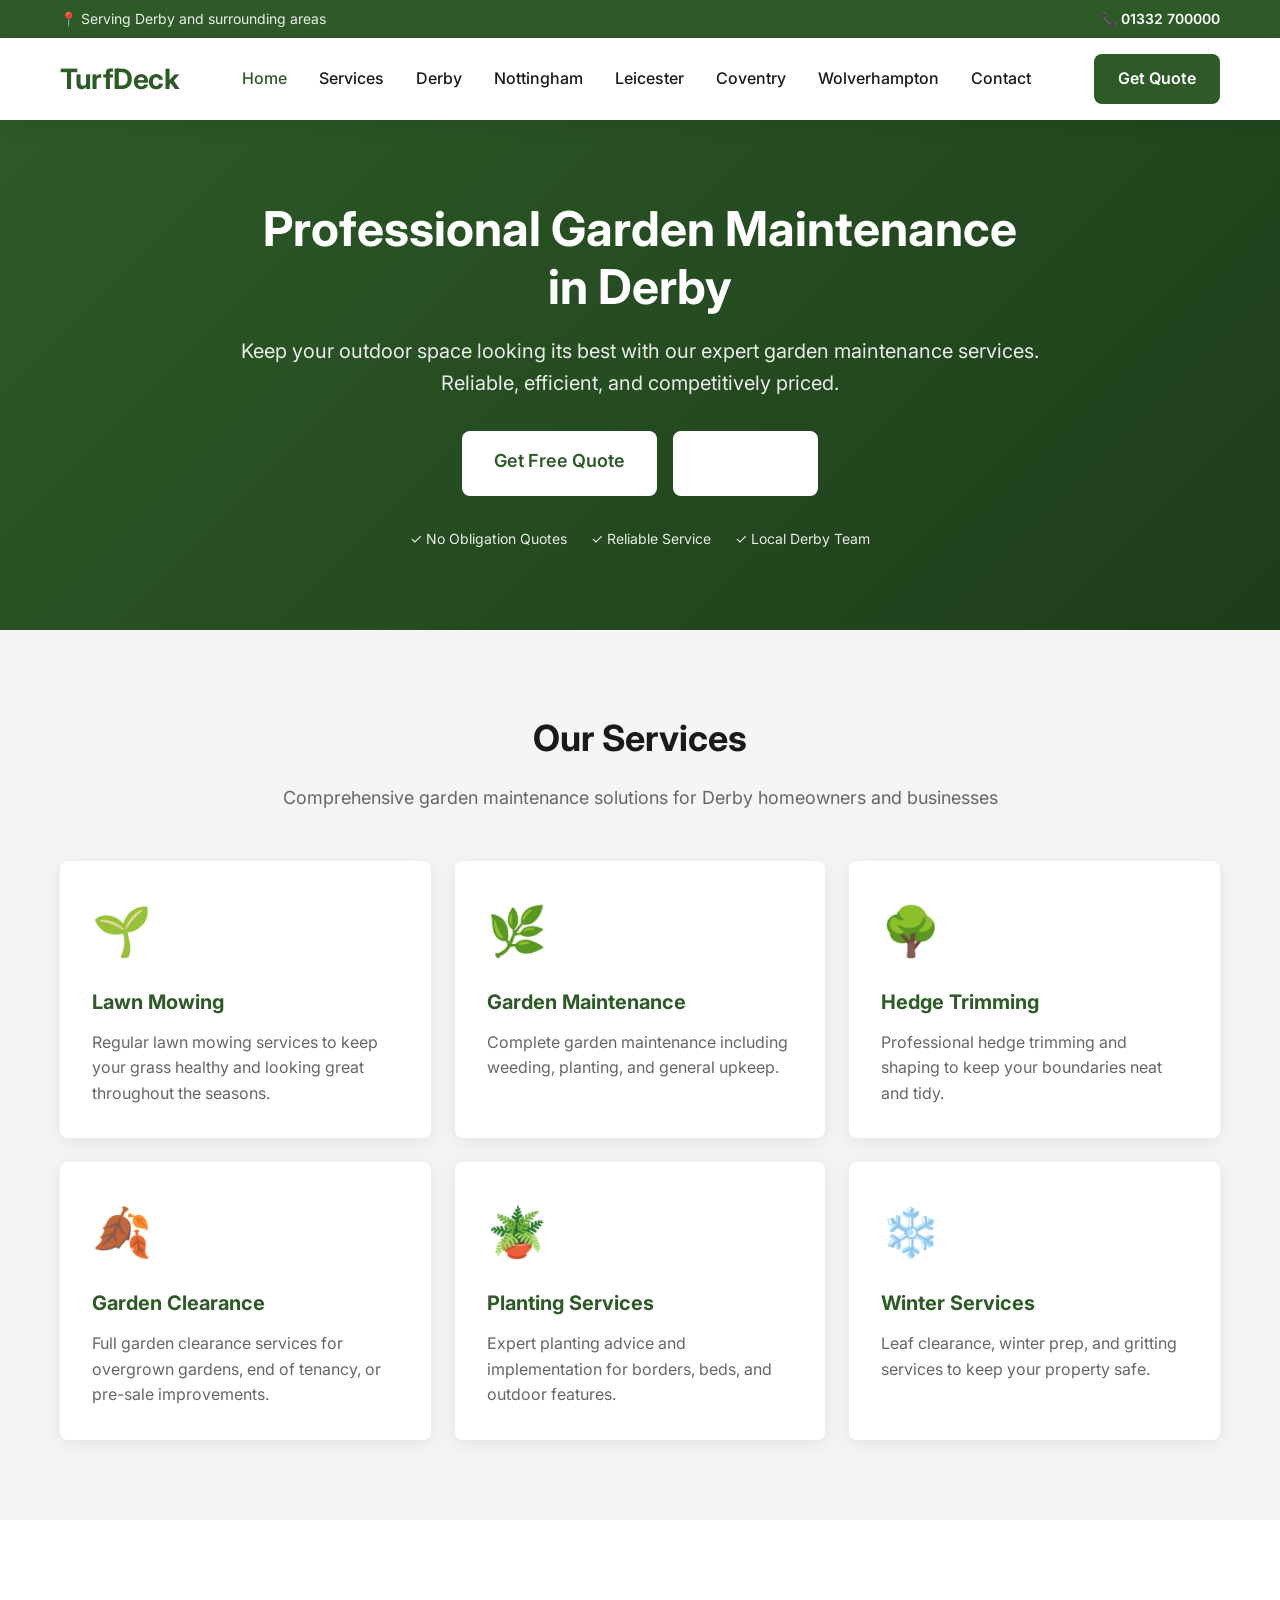
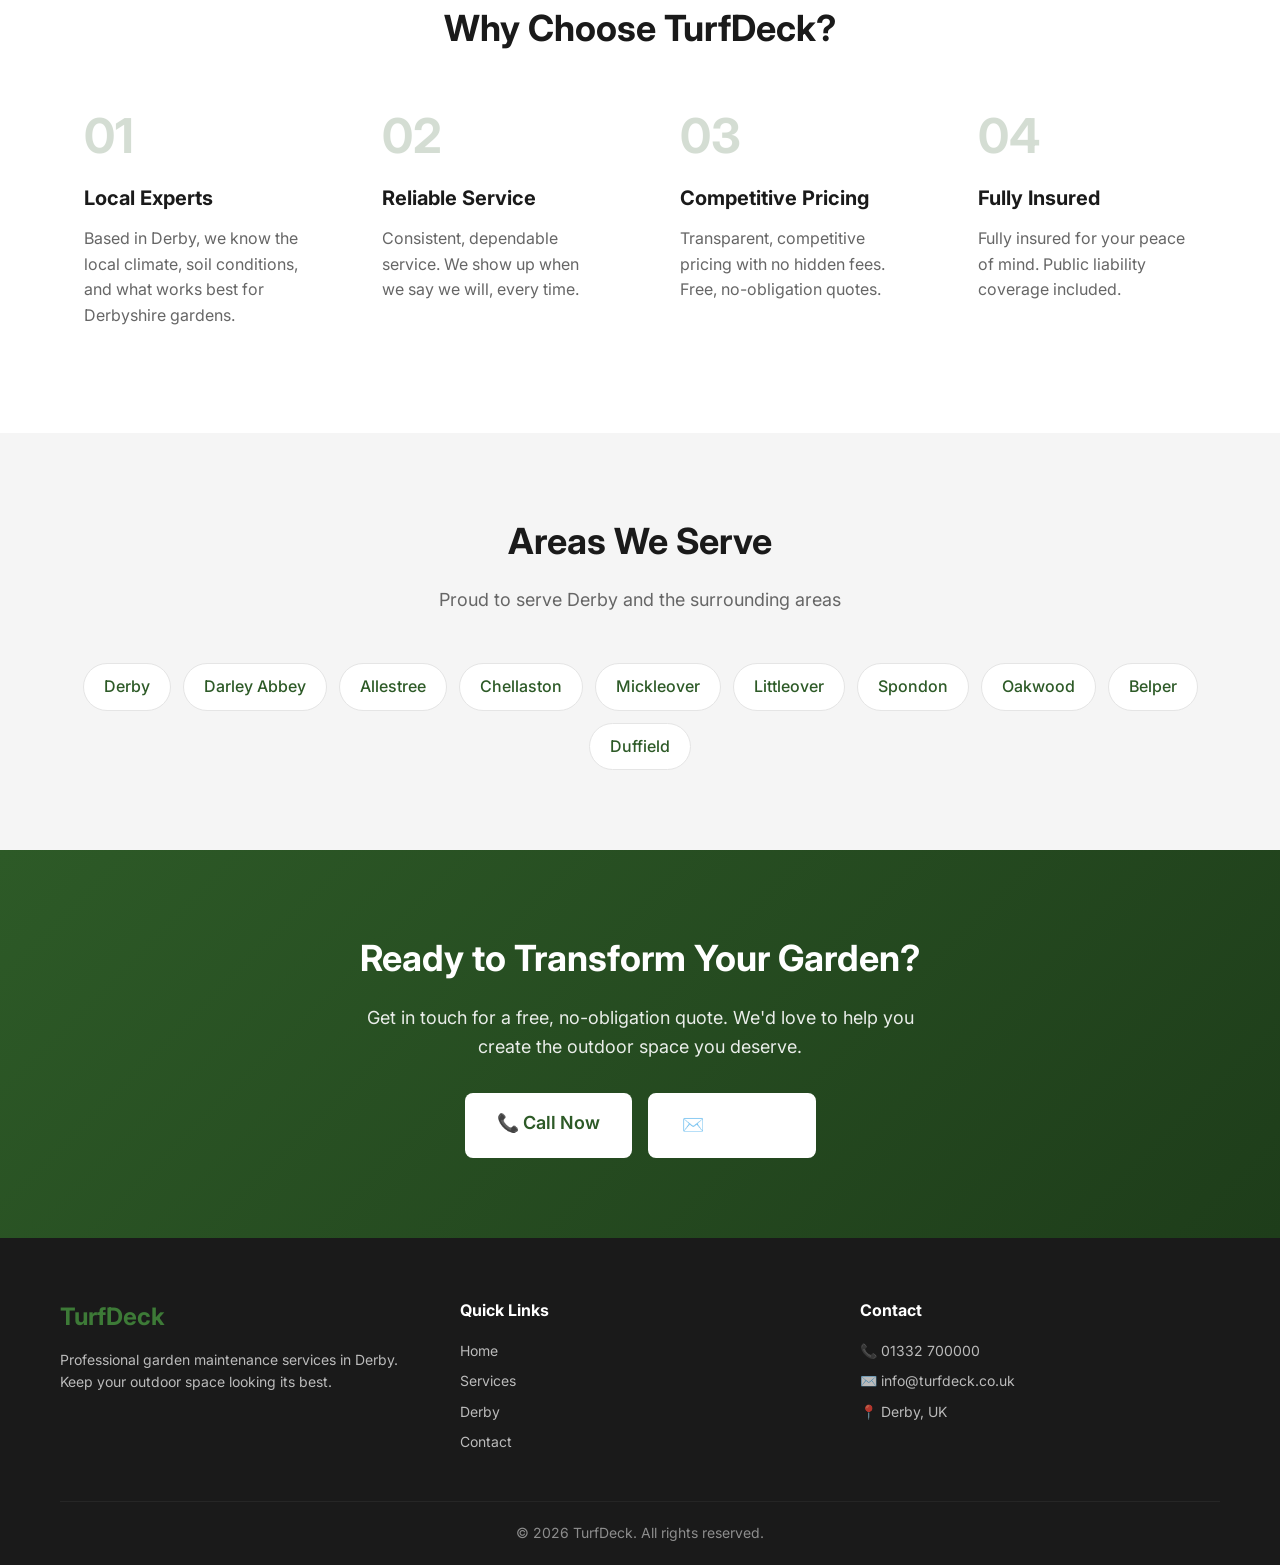
==== index.html @ 587b613c "Initial TurfDeck website" ====
<!DOCTYPE html>
<html lang="en">
<head>
    <meta charset="UTF-8">
    <meta name="viewport" content="width=device-width, initial-scale=1.0">
    <title>TurfDeck | Professional Garden Maintenance Derby</title>
    <meta name="description" content="Professional garden maintenance services in Derby. Lawn mowing, hedge trimming, garden clearance and more. Get your free quote today.">
    <link rel="stylesheet" href="styles.css">
    <link rel="preconnect" href="https://fonts.googleapis.com">
    <link rel="preconnect" href="https://fonts.gstatic.com" crossorigin>
    <link href="https://fonts.googleapis.com/css2?family=Inter:wght@400;500;600;700&display=swap" rel="stylesheet">
</head>
<body>
    <!-- Top Bar -->
    <div class="top-bar">
        <div class="container">
            <div class="top-bar-content">
                <span class="location">📍 Serving Derby and surrounding areas</span>
                <div class="top-bar-contact">
                    <a href="tel:01332700000" class="phone-link">📞 01332 700000</a>
                </div>
            </div>
        </div>
    </div>

    <!-- Header -->
    <header class="header">
        <div class="container">
            <div class="header-content">
                <a href="index.html" class="logo">TurfDeck</a>
                <nav class="nav">
                    <a href="index.html" class="nav-link active">Home</a>
                    <a href="#services" class="nav-link">Services</a>
                    <a href="derby.html" class="nav-link">Derby</a>
                    <a href="nottingham.html" class="nav-link">Nottingham</a>
                    <a href="leicester.html" class="nav-link">Leicester</a>
                    <a href="coventry.html" class="nav-link">Coventry</a>
                    <a href="wolverhampton.html" class="nav-link">Wolverhampton</a>
                    <a href="#contact" class="nav-link">Contact</a>
                </nav>
                <a href="#contact" class="btn btn-primary">Get Quote</a>
            </div>
        </div>
    </header>

    <!-- Hero -->
    <section class="hero">
        <div class="container">
            <div class="hero-content">
                <h1>Professional Garden Maintenance in Derby</h1>
                <p class="hero-subtitle">Keep your outdoor space looking its best with our expert garden maintenance services. Reliable, efficient, and competitively priced.</p>
                <div class="hero-buttons">
                    <a href="#contact" class="btn btn-primary btn-large">Get Free Quote</a>
                    <a href="tel:01332700000" class="btn btn-secondary btn-large">Call Now</a>
                </div>
                <div class="hero-features">
                    <span>✓ No Obligation Quotes</span>
                    <span>✓ Reliable Service</span>
                    <span>✓ Local Derby Team</span>
                </div>
            </div>
        </div>
    </section>

    <!-- Services -->
    <section id="services" class="services">
        <div class="container">
            <h2>Our Services</h2>
            <p class="section-subtitle">Comprehensive garden maintenance solutions for Derby homeowners and businesses</p>
            <div class="services-grid">
                <div class="service-card">
                    <div class="service-icon">🌱</div>
                    <h3>Lawn Mowing</h3>
                    <p>Regular lawn mowing services to keep your grass healthy and looking great throughout the seasons.</p>
                </div>
                <div class="service-card">
                    <div class="service-icon">🌿</div>
                    <h3>Garden Maintenance</h3>
                    <p>Complete garden maintenance including weeding, planting, and general upkeep.</p>
                </div>
                <div class="service-card">
                    <div class="service-icon">🌳</div>
                    <h3>Hedge Trimming</h3>
                    <p>Professional hedge trimming and shaping to keep your boundaries neat and tidy.</p>
                </div>
                <div class="service-card">
                    <div class="service-icon">🍂</div>
                    <h3>Garden Clearance</h3>
                    <p>Full garden clearance services for overgrown gardens, end of tenancy, or pre-sale improvements.</p>
                </div>
                <div class="service-card">
                    <div class="service-icon">🪴</div>
                    <h3>Planting Services</h3>
                    <p>Expert planting advice and implementation for borders, beds, and outdoor features.</p>
                </div>
                <div class="service-card">
                    <div class="service-icon">❄️</div>
                    <h3>Winter Services</h3>
                    <p>Leaf clearance, winter prep, and gritting services to keep your property safe.</p>
                </div>
            </div>
        </div>
    </section>

    <!-- Why Choose Us -->
    <section class="why-choose">
        <div class="container">
            <h2>Why Choose TurfDeck?</h2>
            <div class="benefits-grid">
                <div class="benefit">
                    <div class="benefit-number">01</div>
                    <h3>Local Experts</h3>
                    <p>Based in Derby, we know the local climate, soil conditions, and what works best for Derbyshire gardens.</p>
                </div>
                <div class="benefit">
                    <div class="benefit-number">02</div>
                    <h3>Reliable Service</h3>
                    <p>Consistent, dependable service. We show up when we say we will, every time.</p>
                </div>
                <div class="benefit">
                    <div class="benefit-number">03</div>
                    <h3>Competitive Pricing</h3>
                    <p>Transparent, competitive pricing with no hidden fees. Free, no-obligation quotes.</p>
                </div>
                <div class="benefit">
                    <div class="benefit-number">04</div>
                    <h3>Fully Insured</h3>
                    <p>Fully insured for your peace of mind. Public liability coverage included.</p>
                </div>
            </div>
        </div>
    </section>

    <!-- Service Areas -->
    <section class="service-areas">
        <div class="container">
            <h2>Areas We Serve</h2>
            <p class="section-subtitle">Proud to serve Derby and the surrounding areas</p>
            <div class="areas-list">
                <a href="derby.html" class="area-tag">Derby</a>
                <span class="area-tag">Darley Abbey</span>
                <span class="area-tag">Allestree</span>
                <span class="area-tag">Chellaston</span>
                <span class="area-tag">Mickleover</span>
                <span class="area-tag">Littleover</span>
                <span class="area-tag">Spondon</span>
                <span class="area-tag">Oakwood</span>
                <span class="area-tag">Belper</span>
                <span class="area-tag"> Duffield</span>
            </div>
        </div>
    </section>

    <!-- CTA -->
    <section id="contact" class="cta">
        <div class="container">
            <div class="cta-content">
                <h2>Ready to Transform Your Garden?</h2>
                <p>Get in touch for a free, no-obligation quote. We'd love to help you create the outdoor space you deserve.</p>
                <div class="cta-buttons">
                    <a href="tel:01332700000" class="btn btn-primary btn-large">📞 Call Now</a>
                    <a href="mailto:info@turfdeck.co.uk" class="btn btn-secondary btn-large">✉️ Email Us</a>
                </div>
            </div>
        </div>
    </section>

    <!-- Footer -->
    <footer class="footer">
        <div class="container">
            <div class="footer-content">
                <div class="footer-brand">
                    <h3>TurfDeck</h3>
                    <p>Professional garden maintenance services in Derby. Keep your outdoor space looking its best.</p>
                </div>
                <div class="footer-links">
                    <h4>Quick Links</h4>
                    <a href="index.html">Home</a>
                    <a href="#services">Services</a>
                    <a href="derby.html">Derby</a>
                    <a href="#contact">Contact</a>
                </div>
                <div class="footer-contact">
                    <h4>Contact</h4>
                    <p>📞 <a href="tel:01332700000">01332 700000</a></p>
                    <p>✉️ <a href="mailto:info@turfdeck.co.uk">info@turfdeck.co.uk</a></p>
                    <p>📍 Derby, UK</p>
                </div>
            </div>
            <div class="footer-bottom">
                <p>&copy; 2026 TurfDeck. All rights reserved.</p>
            </div>
        </div>
    </footer>

    <!-- Schema Markup -->
    <script type="application/ld+json">
    {
        "@context": "https://schema.org",
        "@type": "LocalBusiness",
        "name": "TurfDeck",
        "description": "Professional garden maintenance services in Derby",
        "telephone": "01332700000",
        "email": "info@turfdeck.co.uk",
        "address": {
            "@type": "PostalAddress",
            "addressLocality": "Derby",
            "addressRegion": "Derbyshire",
            "addressCountry": "GB"
        },
        "geo": {
            "@type": "GeoCoordinates",
            "latitude": "52.9225",
            "longitude": "-1.4766"
        },
        "openingHours": "Mo-Fr 08:00-18:00, Sa 09:00-16:00",
        "priceRange": "£"
    }
    </script>
</body>
</html>
---- styles.css ----
/* ========================================
   TurfDeck - Professional Garden Maintenance
   ======================================== */

/* CSS Variables */
:root {
    --primary: #2D5A27;        /* Forest Green */
    --primary-dark: #1E3D1A;
    --primary-light: #3D7A37;
    --secondary: #F5F5F5;
    --dark: #1A1A1A;
    --gray: #666666;
    --light-gray: #E5E5E5;
    --white: #FFFFFF;
    --shadow: 0 4px 20px rgba(0,0,0,0.08);
    --radius: 8px;
    --font: 'Inter', -apple-system, BlinkMacSystemFont, sans-serif;
}

/* Reset */
*, *::before, *::after {
    box-sizing: border-box;
    margin: 0;
    padding: 0;
}

html {
    scroll-behavior: smooth;
}

body {
    font-family: var(--font);
    line-height: 1.6;
    color: var(--dark);
    background: var(--white);
}

a {
    text-decoration: none;
    color: inherit;
}

ul {
    list-style: none;
}

img {
    max-width: 100%;
    height: auto;
}

.container {
    max-width: 1200px;
    margin: 0 auto;
    padding: 0 20px;
}

/* ========================================
   Top Bar
   ======================================== */
.top-bar {
    background: var(--primary);
    color: var(--white);
    padding: 8px 0;
    font-size: 14px;
}

.top-bar-content {
    display: flex;
    justify-content: space-between;
    align-items: center;
}

.location {
    opacity: 0.9;
}

.phone-link {
    font-weight: 600;
    transition: opacity 0.2s;
}

.phone-link:hover {
    opacity: 0.8;
}

/* ========================================
   Header
   ======================================== */
.header {
    background: var(--white);
    box-shadow: var(--shadow);
    position: sticky;
    top: 0;
    z-index: 100;
}

.header-content {
    display: flex;
    justify-content: space-between;
    align-items: center;
    padding: 16px 0;
}

.logo {
    font-size: 28px;
    font-weight: 700;
    color: var(--primary);
    letter-spacing: -0.5px;
}

.nav {
    display: flex;
    gap: 32px;
}

.nav-link {
    font-weight: 500;
    color: var(--dark);
    transition: color 0.2s;
}

.nav-link:hover,
.nav-link.active {
    color: var(--primary);
}

/* Buttons */
.btn {
    display: inline-block;
    padding: 12px 24px;
    border-radius: var(--radius);
    font-weight: 600;
    text-align: center;
    cursor: pointer;
    transition: all 0.2s;
    border: none;
}

.btn-primary {
    background: var(--primary);
    color: var(--white);
}

.btn-primary:hover {
    background: var(--primary-dark);
}

.btn-secondary {
    background: var(--white);
    color: var(--primary);
    border: 2px solid var(--primary);
}

.btn-secondary:hover {
    background: var(--secondary);
}

.btn-large {
    padding: 16px 32px;
    font-size: 18px;
}

/* ========================================
   Hero
   ======================================== */
.hero {
    background: linear-gradient(135deg, var(--primary) 0%, var(--primary-dark) 100%);
    color: var(--white);
    padding: 80px 0;
    text-align: center;
}

.hero-content {
    max-width: 800px;
    margin: 0 auto;
}

.hero h1 {
    font-size: 48px;
    font-weight: 700;
    line-height: 1.2;
    margin-bottom: 20px;
}

.hero-subtitle {
    font-size: 20px;
    opacity: 0.9;
    margin-bottom: 32px;
}

.hero-buttons {
    display: flex;
    gap: 16px;
    justify-content: center;
    margin-bottom: 32px;
}

.hero .btn-primary {
    background: var(--white);
    color: var(--primary);
}

.hero .btn-primary:hover {
    background: var(--light-gray);
}

.hero .btn-secondary {
    border-color: var(--white);
    color: var(--white);
}

.hero .btn-secondary:hover {
    background: rgba(255,255,255,0.1);
}

.hero-features {
    display: flex;
    gap: 24px;
    justify-content: center;
    flex-wrap: wrap;
    font-size: 14px;
    opacity: 0.9;
}

/* ========================================
   Services
   ======================================== */
.services {
    padding: 80px 0;
    background: var(--secondary);
}

.services h2,
.why-choose h2,
.service-areas h2,
.local-content h2,
.areas-detailed h2,
.why-local h2 {
    font-size: 36px;
    text-align: center;
    margin-bottom: 16px;
    color: var(--dark);
}

.section-subtitle {
    text-align: center;
    color: var(--gray);
    margin-bottom: 48px;
    font-size: 18px;
}

.services-grid {
    display: grid;
    grid-template-columns: repeat(auto-fit, minmax(300px, 1fr));
    gap: 24px;
}

.service-card {
    background: var(--white);
    padding: 32px;
    border-radius: var(--radius);
    box-shadow: var(--shadow);
    transition: transform 0.2s;
}

.service-card:hover {
    transform: translateY(-4px);
}

.service-icon {
    font-size: 48px;
    margin-bottom: 16px;
}

.service-card h3 {
    font-size: 20px;
    margin-bottom: 12px;
    color: var(--primary);
}

.service-card p {
    color: var(--gray);
}

/* ========================================
   Why Choose Us
   ======================================== */
.why-choose {
    padding: 80px 0;
}

.benefits-grid {
    display: grid;
    grid-template-columns: repeat(auto-fit, minmax(250px, 1fr));
    gap: 32px;
}

.benefit {
    padding: 24px;
}

.benefit-number {
    font-size: 48px;
    font-weight: 700;
    color: var(--primary);
    opacity: 0.2;
    margin-bottom: 8px;
}

.benefit h3 {
    font-size: 20px;
    margin-bottom: 12px;
}

.benefit p {
    color: var(--gray);
}

/* ========================================
   Service Areas
   ======================================== */
.service-areas {
    padding: 80px 0;
    background: var(--secondary);
}

.areas-list {
    display: flex;
    flex-wrap: wrap;
    gap: 12px;
    justify-content: center;
}

.area-tag {
    background: var(--white);
    padding: 10px 20px;
    border-radius: 24px;
    font-weight: 500;
    color: var(--primary);
    border: 1px solid var(--light-gray);
    transition: all 0.2s;
}

.area-tag:hover {
    background: var(--primary);
    color: var(--white);
    border-color: var(--primary);
}

/* ========================================
   Local Content Sections
   ======================================== */
.local-content {
    padding: 80px 0;
}

.local-grid {
    display: grid;
    grid-template-columns: repeat(auto-fit, minmax(300px, 1fr));
    gap: 24px;
    margin-top: 40px;
}

.local-card {
    padding: 24px;
    border-left: 4px solid var(--primary);
    background: var(--secondary);
}

.local-card h3 {
    margin-bottom: 12px;
    color: var(--primary);
}

.local-card p {
    color: var(--gray);
}

/* ========================================
   Areas Detailed
   ======================================== */
.areas-detailed {
    padding: 80px 0;
    background: var(--secondary);
}

.areas-grid {
    display: grid;
    grid-template-columns: repeat(auto-fit, minmax(250px, 1fr));
    gap: 24px;
    margin-top: 40px;
}

.area-item {
    background: var(--white);
    padding: 24px;
    border-radius: var(--radius);
    box-shadow: var(--shadow);
}

.area-item h3 {
    font-size: 18px;
    margin-bottom: 8px;
    color: var(--primary);
}

.area-item p {
    color: var(--gray);
    font-size: 14px;
}

/* ========================================
   Why Local
   ======================================== */
.why-local {
    padding: 80px 0;
}

/* ========================================
   CTA
   ======================================== */
.cta {
    background: linear-gradient(135deg, var(--primary) 0%, var(--primary-dark) 100%);
    color: var(--white);
    padding: 80px 0;
    text-align: center;
}

.cta-content {
    max-width: 600px;
    margin: 0 auto;
}

.cta h2 {
    font-size: 36px;
    margin-bottom: 16px;
}

.cta p {
    font-size: 18px;
    opacity: 0.9;
    margin-bottom: 32px;
}

.cta-buttons {
    display: flex;
    gap: 16px;
    justify-content: center;
    flex-wrap: wrap;
}

.cta .btn-primary {
    background: var(--white);
    color: var(--primary);
}

.cta .btn-primary:hover {
    background: var(--light-gray);
}

.cta .btn-secondary {
    border-color: var(--white);
    color: var(--white);
}

.cta .btn-secondary:hover {
    background: rgba(255,255,255,0.1);
}

/* ========================================
   Footer
   ======================================== */
.footer {
    background: var(--dark);
    color: var(--white);
    padding: 60px 0 20px;
}

.footer-content {
    display: grid;
    grid-template-columns: repeat(auto-fit, minmax(200px, 1fr));
    gap: 40px;
    margin-bottom: 40px;
}

.footer-brand h3 {
    font-size: 24px;
    margin-bottom: 12px;
    color: var(--primary-light);
}

.footer-brand p {
    opacity: 0.7;
    font-size: 14px;
}

.footer h4 {
    font-size: 16px;
    margin-bottom: 16px;
    color: var(--white);
}

.footer-links a {
    display: block;
    color: var(--white);
    opacity: 0.7;
    margin-bottom: 8px;
    font-size: 14px;
    transition: opacity 0.2s;
}

.footer-links a:hover {
    opacity: 1;
}

.footer-contact p {
    margin-bottom: 8px;
    font-size: 14px;
    opacity: 0.7;
}

.footer-contact a {
    color: var(--white);
}

.footer-bottom {
    text-align: center;
    padding-top: 20px;
    border-top: 1px solid rgba(255,255,255,0.1);
    font-size: 14px;
    opacity: 0.5;
}

/* ========================================
   Responsive
   ======================================== */
@media (max-width: 768px) {
    .top-bar-content {
        flex-direction: column;
        gap: 8px;
        text-align: center;
    }
    
    .header-content {
        flex-wrap: wrap;
        gap: 16px;
    }
    
    .nav {
        order: 3;
        width: 100%;
        justify-content: center;
        gap: 16px;
    }
    
    .hero h1 {
        font-size: 32px;
    }
    
    .hero-subtitle {
        font-size: 16px;
    }
    
    .hero-buttons {
        flex-direction: column;
    }
    
    .services h2,
    .cta h2 {
        font-size: 28px;
    }
    
    .benefits-grid {
        grid-template-columns: 1fr;
    }
}

@media (max-width: 480px) {
    .hero {
        padding: 60px 0;
    }
    
    .hero h1 {
        font-size: 28px;
    }
    
    .btn-large {
        padding: 14px 24px;
        font-size: 16px;
    }
    
    .services,
    .why-choose,
    .cta,
    .footer {
        padding: 60px 0;
    }
}
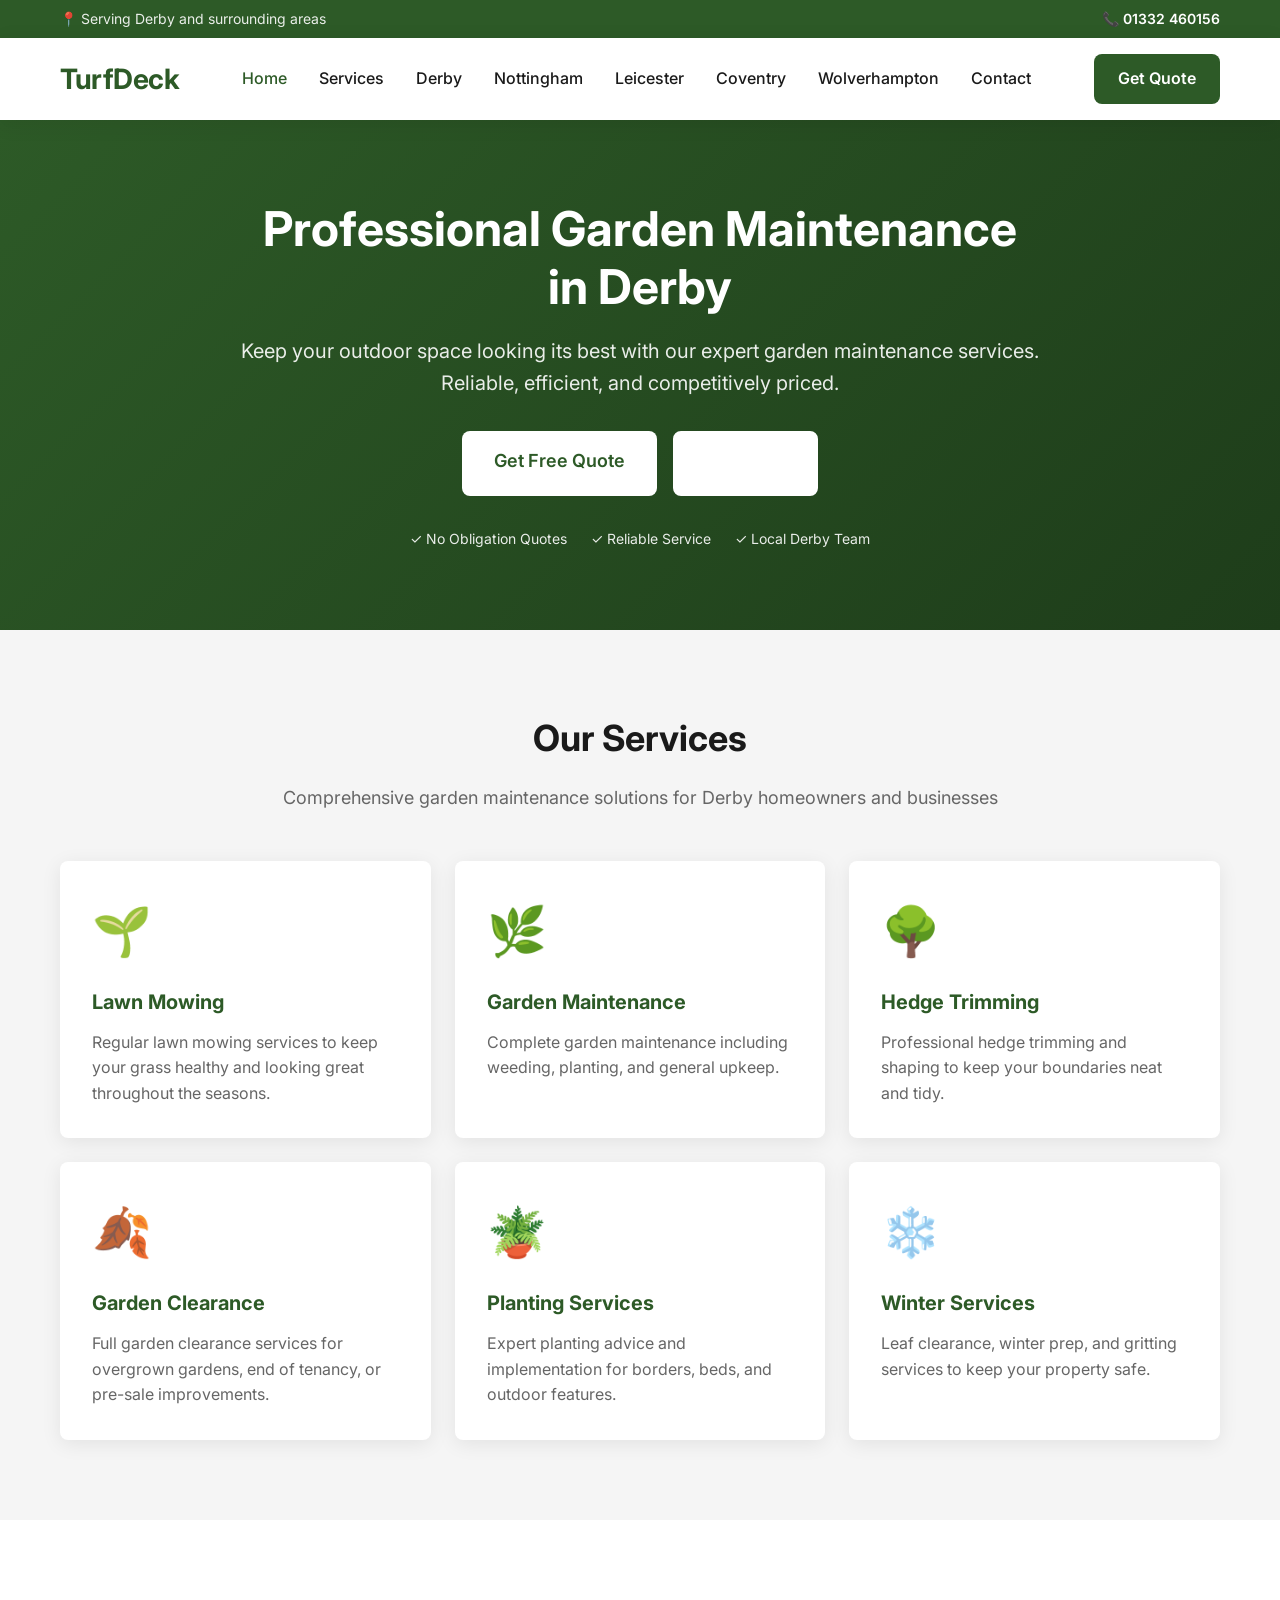
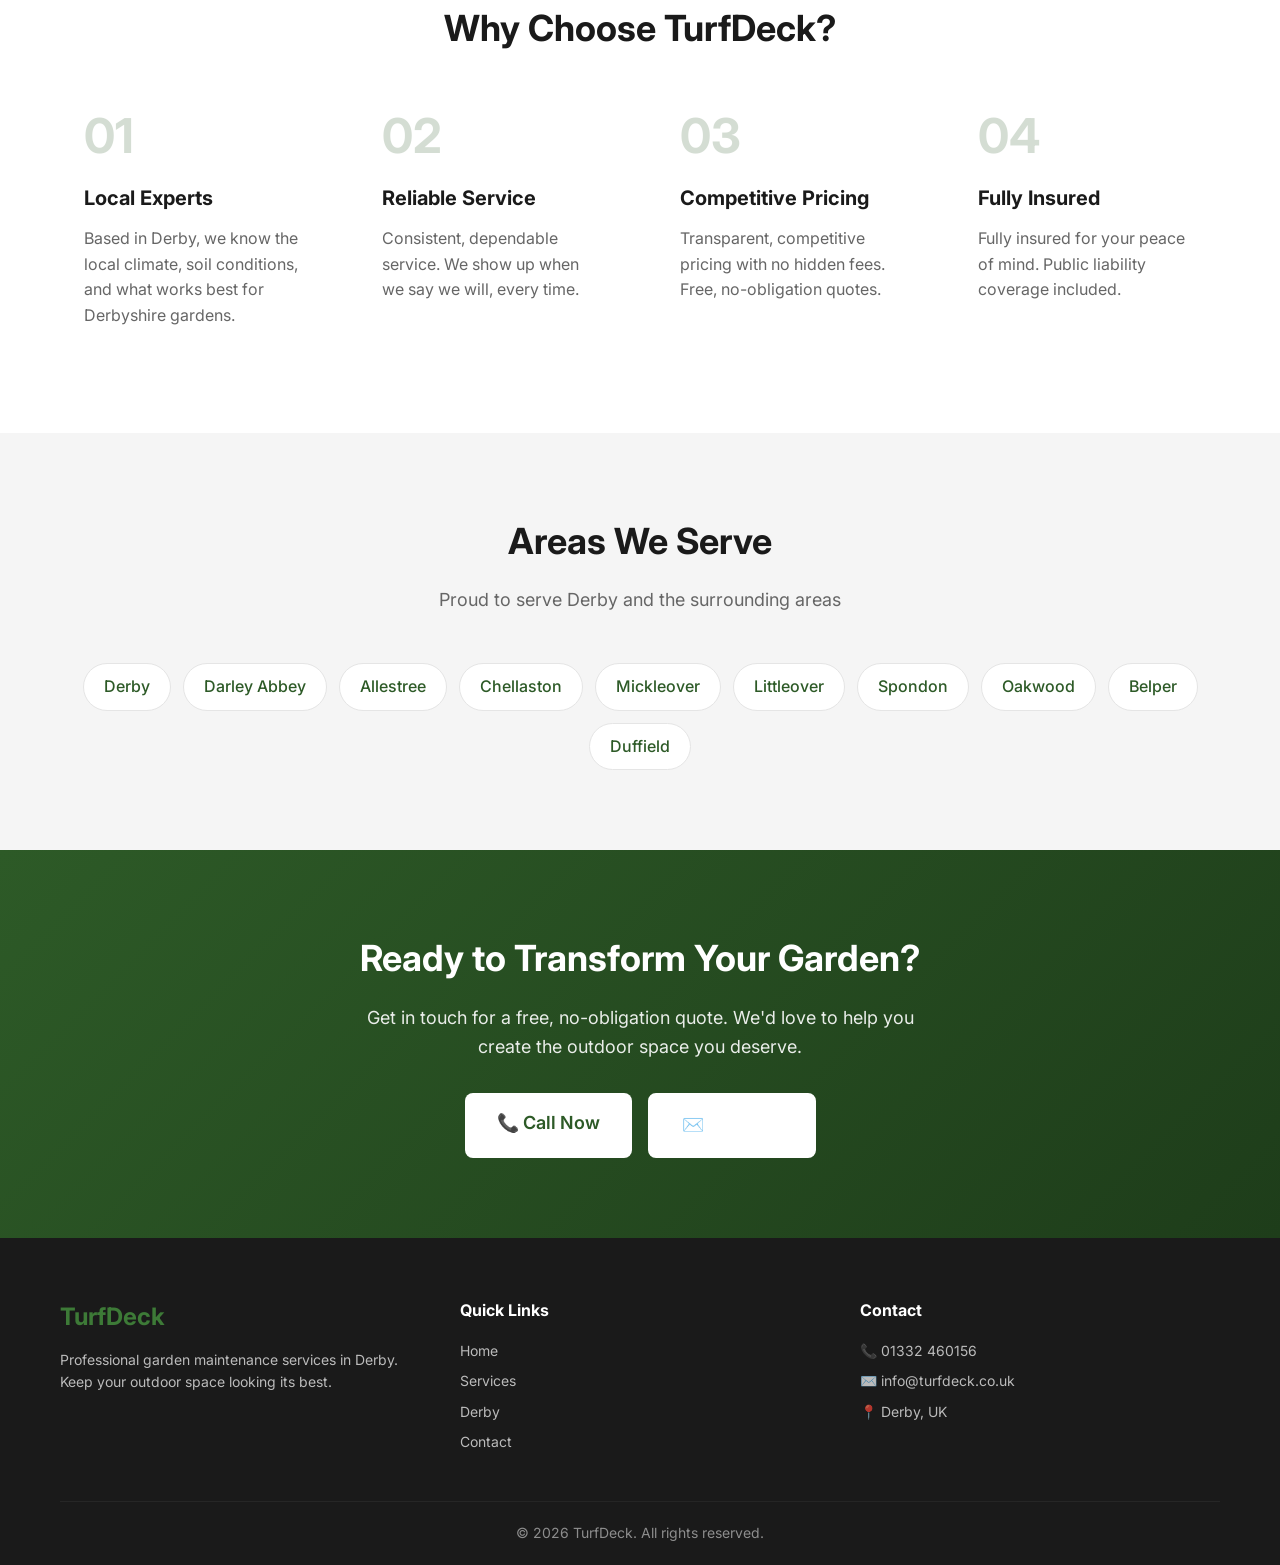
==== commit a6bb5de9: "Update phone number to 01332 460156" ====
--- a/index.html
+++ b/index.html
@@ -17,7 +17,7 @@
             <div class="top-bar-content">
                 <span class="location">📍 Serving Derby and surrounding areas</span>
                 <div class="top-bar-contact">
-                    <a href="tel:01332700000" class="phone-link">📞 01332 700000</a>
+                    <a href="tel:01332460156" class="phone-link">📞 01332 460156</a>
                 </div>
             </div>
         </div>
@@ -51,7 +51,7 @@
                 <p class="hero-subtitle">Keep your outdoor space looking its best with our expert garden maintenance services. Reliable, efficient, and competitively priced.</p>
                 <div class="hero-buttons">
                     <a href="#contact" class="btn btn-primary btn-large">Get Free Quote</a>
-                    <a href="tel:01332700000" class="btn btn-secondary btn-large">Call Now</a>
+                    <a href="tel:01332460156" class="btn btn-secondary btn-large">Call Now</a>
                 </div>
                 <div class="hero-features">
                     <span>✓ No Obligation Quotes</span>
@@ -158,7 +158,7 @@
                 <h2>Ready to Transform Your Garden?</h2>
                 <p>Get in touch for a free, no-obligation quote. We'd love to help you create the outdoor space you deserve.</p>
                 <div class="cta-buttons">
-                    <a href="tel:01332700000" class="btn btn-primary btn-large">📞 Call Now</a>
+                    <a href="tel:01332460156" class="btn btn-primary btn-large">📞 Call Now</a>
                     <a href="mailto:info@turfdeck.co.uk" class="btn btn-secondary btn-large">✉️ Email Us</a>
                 </div>
             </div>
@@ -182,7 +182,7 @@
                 </div>
                 <div class="footer-contact">
                     <h4>Contact</h4>
-                    <p>📞 <a href="tel:01332700000">01332 700000</a></p>
+                    <p>📞 <a href="tel:01332460156">01332 460156</a></p>
                     <p>✉️ <a href="mailto:info@turfdeck.co.uk">info@turfdeck.co.uk</a></p>
                     <p>📍 Derby, UK</p>
                 </div>
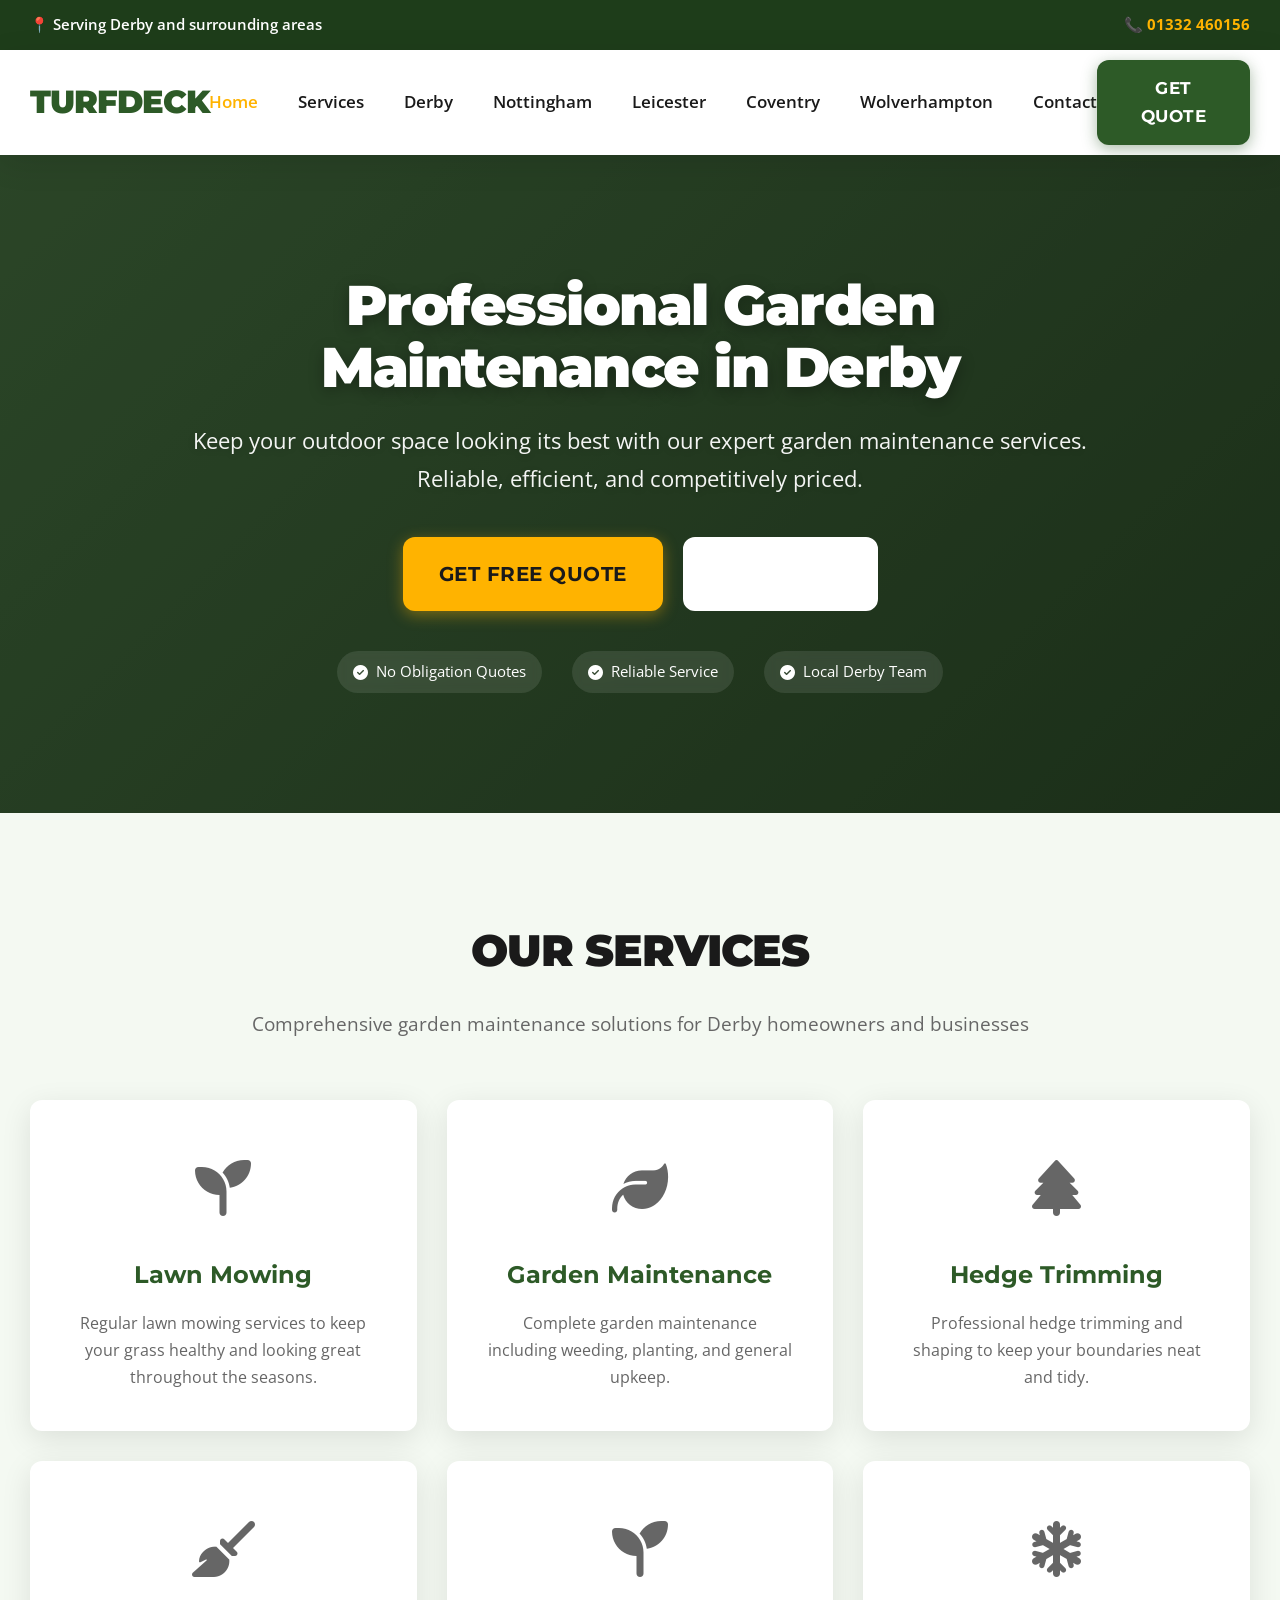
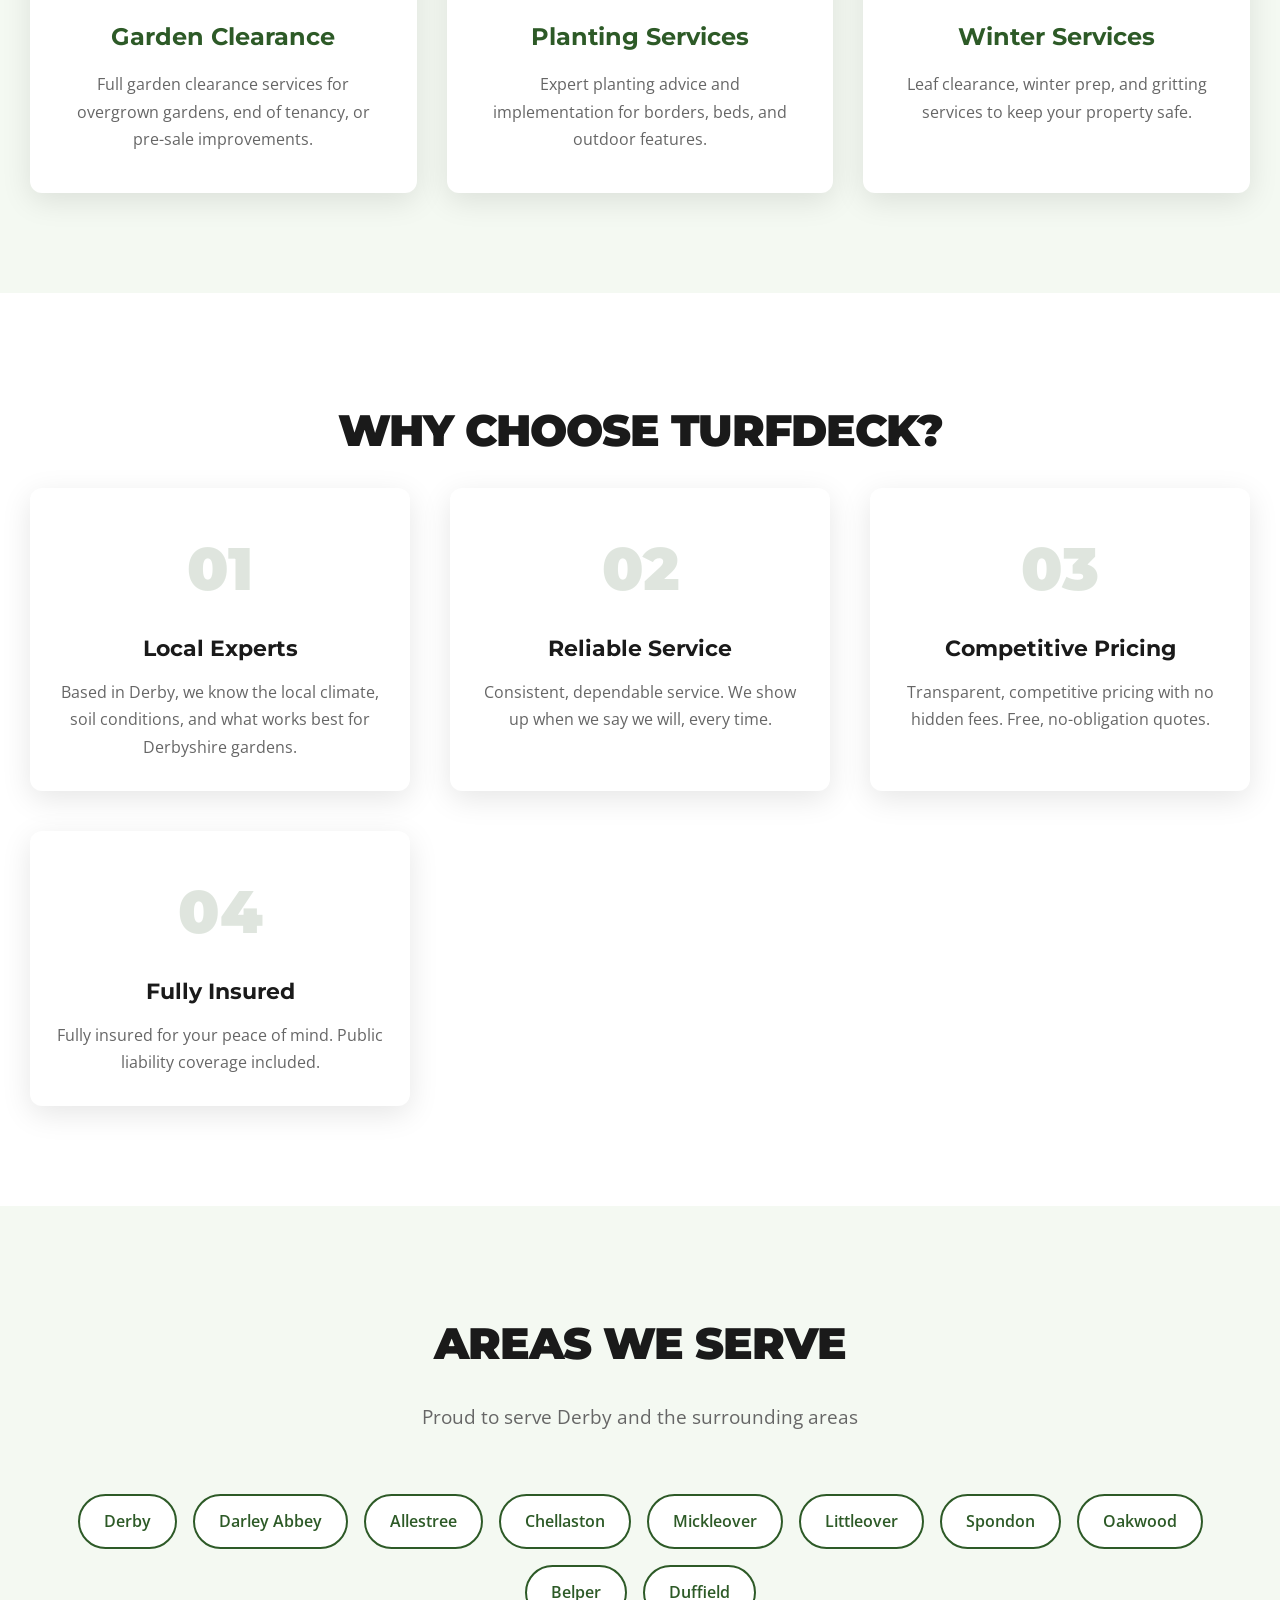
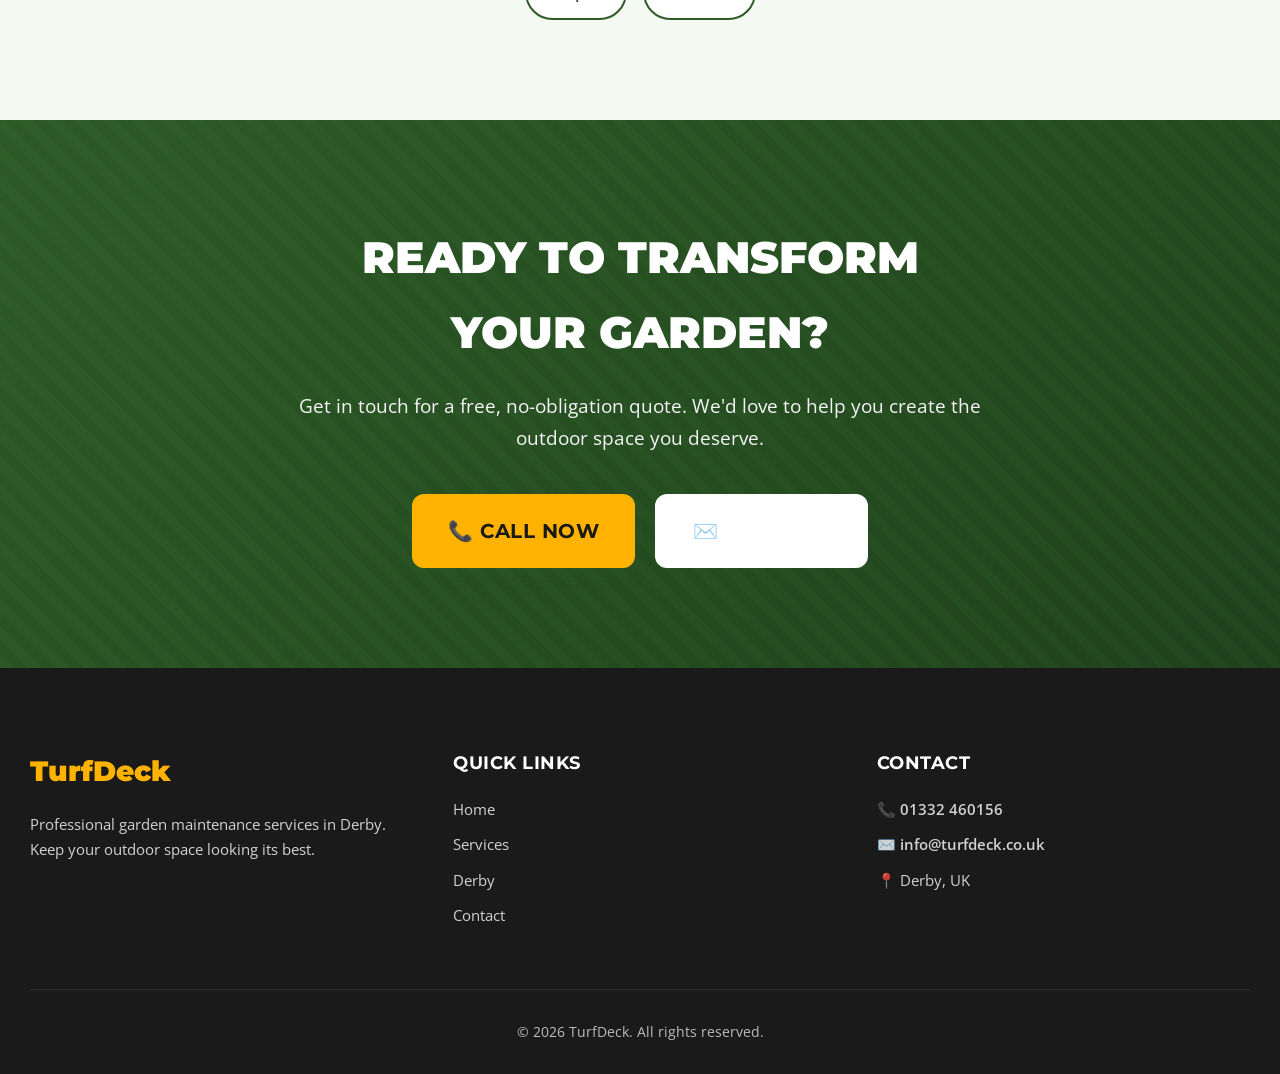
==== commit 101cf482: "Add Google Fonts, Font Awesome icons, and modern hero features" ====
--- a/index.html
+++ b/index.html
@@ -8,7 +8,8 @@
     <link rel="stylesheet" href="styles.css">
     <link rel="preconnect" href="https://fonts.googleapis.com">
     <link rel="preconnect" href="https://fonts.gstatic.com" crossorigin>
-    <link href="https://fonts.googleapis.com/css2?family=Inter:wght@400;500;600;700&display=swap" rel="stylesheet">
+    <link href="https://fonts.googleapis.com/css2?family=Montserrat:wght@400;500;600;700;800;900&family=Open+Sans:wght@400;500;600;700&display=swap" rel="stylesheet">
+    <link rel="stylesheet" href="https://cdnjs.cloudflare.com/ajax/libs/font-awesome/6.4.0/css/all.min.css">
 </head>
 <body>
     <!-- Top Bar -->
@@ -54,9 +55,9 @@
                     <a href="tel:01332460156" class="btn btn-secondary btn-large">Call Now</a>
                 </div>
                 <div class="hero-features">
-                    <span>✓ No Obligation Quotes</span>
-                    <span>✓ Reliable Service</span>
-                    <span>✓ Local Derby Team</span>
+                    <span class="hero-feature"><i class="fas fa-check-circle"></i> No Obligation Quotes</span>
+                    <span class="hero-feature"><i class="fas fa-check-circle"></i> Reliable Service</span>
+                    <span class="hero-feature"><i class="fas fa-check-circle"></i> Local Derby Team</span>
                 </div>
             </div>
         </div>
@@ -69,32 +70,32 @@
             <p class="section-subtitle">Comprehensive garden maintenance solutions for Derby homeowners and businesses</p>
             <div class="services-grid">
                 <div class="service-card">
-                    <div class="service-icon">🌱</div>
+                    <div class="service-icon"><i class="fas fa-seedling"></i></div>
                     <h3>Lawn Mowing</h3>
                     <p>Regular lawn mowing services to keep your grass healthy and looking great throughout the seasons.</p>
                 </div>
                 <div class="service-card">
-                    <div class="service-icon">🌿</div>
+                    <div class="service-icon"><i class="fas fa-leaf"></i></div>
                     <h3>Garden Maintenance</h3>
                     <p>Complete garden maintenance including weeding, planting, and general upkeep.</p>
                 </div>
                 <div class="service-card">
-                    <div class="service-icon">🌳</div>
+                    <div class="service-icon"><i class="fas fa-tree"></i></div>
                     <h3>Hedge Trimming</h3>
                     <p>Professional hedge trimming and shaping to keep your boundaries neat and tidy.</p>
                 </div>
                 <div class="service-card">
-                    <div class="service-icon">🍂</div>
+                    <div class="service-icon"><i class="fas fa-broom"></i></div>
                     <h3>Garden Clearance</h3>
                     <p>Full garden clearance services for overgrown gardens, end of tenancy, or pre-sale improvements.</p>
                 </div>
                 <div class="service-card">
-                    <div class="service-icon">🪴</div>
+                    <div class="service-icon"><i class="fas fa-seedling"></i></div>
                     <h3>Planting Services</h3>
                     <p>Expert planting advice and implementation for borders, beds, and outdoor features.</p>
                 </div>
                 <div class="service-card">
-                    <div class="service-icon">❄️</div>
+                    <div class="service-icon"><i class="fas fa-snowflake"></i></div>
                     <h3>Winter Services</h3>
                     <p>Leaf clearance, winter prep, and gritting services to keep your property safe.</p>
                 </div>
--- a/styles.css
+++ b/styles.css
@@ -1,5 +1,5 @@
 /* ========================================
-   TurfDeck - Professional Garden Maintenance
+   TurfDeck - Professional Garden Maintenance - Modernized
    ======================================== */
 
 /* CSS Variables */
@@ -7,14 +7,16 @@
     --primary: #2D5A27;        /* Forest Green */
     --primary-dark: #1E3D1A;
     --primary-light: #3D7A37;
-    --secondary: #F5F5F5;
+    --secondary: #f4f9f2;    /* Lighter, fresher green background */
+    --accent: #FFB300;         /* A warm yellow/gold accent */
     --dark: #1A1A1A;
     --gray: #666666;
     --light-gray: #E5E5E5;
     --white: #FFFFFF;
-    --shadow: 0 4px 20px rgba(0,0,0,0.08);
-    --radius: 8px;
-    --font: 'Inter', -apple-system, BlinkMacSystemFont, sans-serif;
+    --shadow: 0 8px 30px rgba(0,0,0,0.1);
+    --radius: 12px;
+    --font: 'Montserrat', sans-serif;
+    --font-secondary: 'Open Sans', sans-serif;
 }
 
 /* Reset */
@@ -29,15 +31,21 @@
 }
 
 body {
-    font-family: var(--font);
-    line-height: 1.6;
-    color: var(--dark);
+    font-family: var(--font-secondary);
+    line-height: 1.7;
+    color: var(--gray);
     background: var(--white);
+    overflow-x: hidden;
 }
 
 a {
     text-decoration: none;
-    color: inherit;
+    color: var(--primary);
+    transition: color 0.3s ease;
+}
+
+a:hover {
+    color: var(--accent);
 }
 
 ul {
@@ -50,19 +58,29 @@
 }
 
 .container {
-    max-width: 1200px;
+    max-width: 1300px;
     margin: 0 auto;
-    padding: 0 20px;
+    padding: 0 30px;
+}
+
+/* Animations */
+@keyframes fadeIn {
+    from { opacity: 0; transform: translateY(20px); }
+    to { opacity: 1; transform: translateY(0); }
+}
+
+.fade-in {
+    animation: fadeIn 0.8s ease-out forwards;
 }
 
 /* ========================================
    Top Bar
    ======================================== */
 .top-bar {
-    background: var(--primary);
-    color: var(--white);
-    padding: 8px 0;
-    font-size: 14px;
+    background: var(--primary-dark);
+    color: var(--white);
+    padding: 12px 0;
+    font-size: 15px;
 }
 
 .top-bar-content {
@@ -72,16 +90,18 @@
 }
 
 .location {
-    opacity: 0.9;
+    font-weight: 600;
 }
 
 .phone-link {
-    font-weight: 600;
-    transition: opacity 0.2s;
+    font-weight: 700;
+    color: var(--accent);
+    transition: all 0.3s ease;
 }
 
 .phone-link:hover {
     opacity: 0.8;
+    color: var(--white);
 }
 
 /* ========================================
@@ -93,57 +113,69 @@
     position: sticky;
     top: 0;
     z-index: 100;
+    padding: 10px 0;
 }
 
 .header-content {
     display: flex;
     justify-content: space-between;
     align-items: center;
-    padding: 16px 0;
 }
 
 .logo {
-    font-size: 28px;
-    font-weight: 700;
+    font-family: var(--font);
+    font-size: 32px;
+    font-weight: 900;
     color: var(--primary);
-    letter-spacing: -0.5px;
+    letter-spacing: -1px;
+    text-transform: uppercase;
 }
 
 .nav {
     display: flex;
-    gap: 32px;
+    gap: 40px;
 }
 
 .nav-link {
-    font-weight: 500;
+    font-weight: 600;
     color: var(--dark);
-    transition: color 0.2s;
+    transition: color 0.3s ease;
+    font-size: 17px;
 }
 
 .nav-link:hover,
 .nav-link.active {
-    color: var(--primary);
+    color: var(--accent);
 }
 
 /* Buttons */
 .btn {
-    display: inline-block;
-    padding: 12px 24px;
+    display: inline-flex;
+    align-items: center;
+    justify-content: center;
+    padding: 14px 30px;
     border-radius: var(--radius);
-    font-weight: 600;
+    font-weight: 700;
     text-align: center;
     cursor: pointer;
-    transition: all 0.2s;
+    transition: all 0.3s ease;
     border: none;
+    font-family: var(--font);
+    font-size: 17px;
+    letter-spacing: 0.5px;
+    text-transform: uppercase;
 }
 
 .btn-primary {
     background: var(--primary);
     color: var(--white);
+    box-shadow: 0 4px 15px rgba(45, 90, 39, 0.4);
 }
 
 .btn-primary:hover {
     background: var(--primary-dark);
+    box-shadow: 0 6px 20px rgba(45, 90, 39, 0.5);
+    transform: translateY(-2px);
 }
 
 .btn-secondary {
@@ -153,56 +185,81 @@
 }
 
 .btn-secondary:hover {
-    background: var(--secondary);
+    background: var(--primary);
+    color: var(--white);
+    transform: translateY(-2px);
 }
 
 .btn-large {
-    padding: 16px 32px;
-    font-size: 18px;
+    padding: 18px 36px;
+    font-size: 20px;
 }
 
 /* ========================================
    Hero
    ======================================== */
 .hero {
-    background: linear-gradient(135deg, var(--primary) 0%, var(--primary-dark) 100%);
-    color: var(--white);
-    padding: 80px 0;
-    text-align: center;
+    background: linear-gradient(135deg, rgba(45,90,39,0.9) 0%, rgba(30,61,26,0.95) 100%),
+                url('https://images.unsplash.com/photo-1558904541-efa843a96f01?w=1600') center/cover;
+    color: var(--white);
+    padding: 120px 0;
+    text-align: center;
+    position: relative;
+}
+
+.hero::before {
+    content: "";
+    position: absolute;
+    top: 0;
+    left: 0;
+    width: 100%;
+    height: 100%;
+    background: rgba(0, 0, 0, 0.35);
+    z-index: 1;
 }
 
 .hero-content {
-    max-width: 800px;
+    max-width: 900px;
     margin: 0 auto;
+    position: relative;
+    z-index: 2;
 }
 
 .hero h1 {
-    font-size: 48px;
-    font-weight: 700;
-    line-height: 1.2;
-    margin-bottom: 20px;
+    font-family: var(--font);
+    font-size: 56px;
+    font-weight: 900;
+    line-height: 1.1;
+    letter-spacing: -1.5px;
+    margin-bottom: 24px;
+    text-shadow: 0 4px 15px rgba(0,0,0,0.3);
 }
 
 .hero-subtitle {
-    font-size: 20px;
-    opacity: 0.9;
-    margin-bottom: 32px;
+    font-size: 22px;
+    opacity: 0.95;
+    margin-bottom: 40px;
+    text-shadow: 0 2px 10px rgba(0,0,0,0.2);
 }
 
 .hero-buttons {
     display: flex;
-    gap: 16px;
+    gap: 20px;
     justify-content: center;
-    margin-bottom: 32px;
+    margin-bottom: 40px;
+    flex-wrap: wrap;
 }
 
 .hero .btn-primary {
-    background: var(--white);
-    color: var(--primary);
+    background: var(--accent);
+    color: var(--dark);
+    box-shadow: 0 4px 15px rgba(255, 179, 0, 0.4);
 }
 
 .hero .btn-primary:hover {
-    background: var(--light-gray);
+    background: #e6a200;
+    color: var(--dark);
+    transform: translateY(-2px);
 }
 
 .hero .btn-secondary {
@@ -211,23 +268,36 @@
 }
 
 .hero .btn-secondary:hover {
-    background: rgba(255,255,255,0.1);
+    background: rgba(255,255,255,0.15);
+    color: var(--white);
+    transform: translateY(-2px);
 }
 
 .hero-features {
     display: flex;
-    gap: 24px;
+    gap: 30px;
     justify-content: center;
     flex-wrap: wrap;
-    font-size: 14px;
-    opacity: 0.9;
+    font-size: 15px;
+    position: relative;
+    z-index: 2;
+}
+
+.hero-feature {
+    display: flex;
+    align-items: center;
+    gap: 8px;
+    background: rgba(255, 255, 255, 0.1);
+    padding: 8px 16px;
+    border-radius: 24px;
+    backdrop-filter: blur(5px);
 }
 
 /* ========================================
    Services
    ======================================== */
 .services {
-    padding: 80px 0;
+    padding: 100px 0;
     background: var(--secondary);
 }
 
@@ -237,184 +307,232 @@
 .local-content h2,
 .areas-detailed h2,
 .why-local h2 {
-    font-size: 36px;
-    text-align: center;
-    margin-bottom: 16px;
+    font-family: var(--font);
+    font-size: 44px;
+    font-weight: 900;
+    text-align: center;
+    margin-bottom: 20px;
     color: var(--dark);
+    text-transform: uppercase;
+    letter-spacing: -1px;
 }
 
 .section-subtitle {
     text-align: center;
     color: var(--gray);
-    margin-bottom: 48px;
-    font-size: 18px;
+    margin-bottom: 60px;
+    font-size: 19px;
 }
 
 .services-grid {
     display: grid;
-    grid-template-columns: repeat(auto-fit, minmax(300px, 1fr));
-    gap: 24px;
+    grid-template-columns: repeat(auto-fit, minmax(320px, 1fr));
+    gap: 30px;
 }
 
 .service-card {
     background: var(--white);
-    padding: 32px;
+    padding: 40px;
     border-radius: var(--radius);
     box-shadow: var(--shadow);
-    transition: transform 0.2s;
+    text-align: center;
+    transition: all 0.3s ease;
 }
 
 .service-card:hover {
-    transform: translateY(-4px);
+    transform: translateY(-8px);
+    box-shadow: 0 12px 40px rgba(0,0,0,0.15);
 }
 
 .service-icon {
-    font-size: 48px;
-    margin-bottom: 16px;
+    font-size: 56px;
+    margin-bottom: 20px;
 }
 
 .service-card h3 {
-    font-size: 20px;
-    margin-bottom: 12px;
+    font-family: var(--font);
+    font-size: 24px;
+    margin-bottom: 14px;
     color: var(--primary);
 }
 
 .service-card p {
     color: var(--gray);
+    font-size: 16px;
 }
 
 /* ========================================
    Why Choose Us
    ======================================== */
 .why-choose {
-    padding: 80px 0;
+    padding: 100px 0;
 }
 
 .benefits-grid {
     display: grid;
-    grid-template-columns: repeat(auto-fit, minmax(250px, 1fr));
-    gap: 32px;
+    grid-template-columns: repeat(auto-fit, minmax(280px, 1fr));
+    gap: 40px;
 }
 
 .benefit {
-    padding: 24px;
+    padding: 30px 24px;
+    background: var(--white);
+    border-radius: var(--radius);
+    box-shadow: var(--shadow);
+    transition: all 0.3s ease;
+    text-align: center;
+}
+
+.benefit:hover {
+    transform: translateY(-6px);
+    box-shadow: 0 12px 40px rgba(0,0,0,0.15);
 }
 
 .benefit-number {
-    font-size: 48px;
-    font-weight: 700;
+    font-family: var(--font);
+    font-size: 60px;
+    font-weight: 900;
     color: var(--primary);
-    opacity: 0.2;
-    margin-bottom: 8px;
+    opacity: 0.15;
+    margin-bottom: 10px;
 }
 
 .benefit h3 {
-    font-size: 20px;
+    font-family: var(--font);
+    font-size: 22px;
     margin-bottom: 12px;
+    color: var(--dark);
 }
 
 .benefit p {
     color: var(--gray);
+    font-size: 16px;
 }
 
 /* ========================================
    Service Areas
    ======================================== */
 .service-areas {
-    padding: 80px 0;
+    padding: 100px 0;
     background: var(--secondary);
 }
 
 .areas-list {
     display: flex;
     flex-wrap: wrap;
-    gap: 12px;
+    gap: 16px;
     justify-content: center;
 }
 
 .area-tag {
     background: var(--white);
-    padding: 10px 20px;
-    border-radius: 24px;
-    font-weight: 500;
+    padding: 12px 24px;
+    border-radius: 30px;
+    font-weight: 600;
     color: var(--primary);
-    border: 1px solid var(--light-gray);
-    transition: all 0.2s;
+    border: 2px solid var(--primary);
+    transition: all 0.3s ease;
 }
 
 .area-tag:hover {
     background: var(--primary);
     color: var(--white);
-    border-color: var(--primary);
-}
-
-/* ========================================
-   Local Content Sections
+    transform: translateY(-2px);
+}
+
+/* ========================================
+   Local Content
    ======================================== */
 .local-content {
-    padding: 80px 0;
-}
-
-.local-grid {
-    display: grid;
-    grid-template-columns: repeat(auto-fit, minmax(300px, 1fr));
-    gap: 24px;
-    margin-top: 40px;
-}
-
-.local-card {
-    padding: 24px;
-    border-left: 4px solid var(--primary);
-    background: var(--secondary);
-}
-
-.local-card h3 {
-    margin-bottom: 12px;
-    color: var(--primary);
-}
-
-.local-card p {
-    color: var(--gray);
+    padding: 100px 0;
+    background: linear-gradient(135deg, rgba(45,90,39,0.9) 0%, rgba(30,61,26,0.95) 100%),
+                url('https://images.unsplash.com/photo-1416879595882-3373a0480b5b?w=1600') center/cover;
+    color: var(--white);
+    position: relative;
+}
+
+.local-content::before {
+    content: "";
+    position: absolute;
+    top: 0;
+    left: 0;
+    width: 100%;
+    height: 100%;
+    background: rgba(0, 0, 0, 0.4);
+    z-index: 1;
+}
+
+.local-content > .container {
+    position: relative;
+    z-index: 2;
+}
+
+.local-content h2, .local-content p {
+    color: var(--white);
+    text-align: center;
+}
+
+.local-content h2 {
+    font-family: var(--font);
+    font-size: 44px;
+    font-weight: 900;
+    text-transform: uppercase;
+    margin-bottom: 20px;
+}
+
+.local-content p {
+    font-size: 19px;
+    max-width: 800px;
+    margin: 0 auto;
 }
 
 /* ========================================
    Areas Detailed
    ======================================== */
 .areas-detailed {
-    padding: 80px 0;
-    background: var(--secondary);
+    padding: 100px 0;
+    background: var(--white);
 }
 
 .areas-grid {
     display: grid;
-    grid-template-columns: repeat(auto-fit, minmax(250px, 1fr));
-    gap: 24px;
-    margin-top: 40px;
+    grid-template-columns: repeat(auto-fit, minmax(280px, 1fr));
+    gap: 30px;
+    margin-top: 50px;
 }
 
 .area-item {
     background: var(--white);
-    padding: 24px;
+    padding: 30px;
     border-radius: var(--radius);
     box-shadow: var(--shadow);
+    transition: all 0.3s ease;
+    text-align: center;
+}
+
+.area-item:hover {
+    transform: translateY(-6px);
+    box-shadow: 0 12px 40px rgba(0,0,0,0.15);
 }
 
 .area-item h3 {
-    font-size: 18px;
-    margin-bottom: 8px;
+    font-family: var(--font);
+    font-size: 22px;
+    margin-bottom: 10px;
     color: var(--primary);
 }
 
 .area-item p {
     color: var(--gray);
-    font-size: 14px;
+    font-size: 16px;
 }
 
 /* ========================================
    Why Local
    ======================================== */
 .why-local {
-    padding: 80px 0;
+    padding: 100px 0;
+    background: var(--secondary);
 }
 
 /* ========================================
@@ -423,40 +541,67 @@
 .cta {
     background: linear-gradient(135deg, var(--primary) 0%, var(--primary-dark) 100%);
     color: var(--white);
-    padding: 80px 0;
-    text-align: center;
+    padding: 100px 0;
+    text-align: center;
+    position: relative;
+    overflow: hidden;
+}
+
+.cta::before {
+    content: "";
+    position: absolute;
+    top: 0;
+    left: 0;
+    width: 100%;
+    height: 100%;
+    background: repeating-linear-gradient(
+        45deg,
+        var(--primary-light),
+        var(--primary-light) 10px,
+        rgba(45,90,39,0.8) 10px,
+        rgba(45,90,39,0.8) 20px
+    );
+    opacity: 0.15;
+    z-index: 0;
 }
 
 .cta-content {
-    max-width: 600px;
+    max-width: 700px;
     margin: 0 auto;
+    position: relative;
+    z-index: 1;
 }
 
 .cta h2 {
-    font-size: 36px;
-    margin-bottom: 16px;
+    font-family: var(--font);
+    font-size: 44px;
+    font-weight: 900;
+    margin-bottom: 20px;
+    text-transform: uppercase;
 }
 
 .cta p {
-    font-size: 18px;
-    opacity: 0.9;
-    margin-bottom: 32px;
+    font-size: 19px;
+    opacity: 0.95;
+    margin-bottom: 40px;
 }
 
 .cta-buttons {
     display: flex;
-    gap: 16px;
+    gap: 20px;
     justify-content: center;
     flex-wrap: wrap;
 }
 
 .cta .btn-primary {
-    background: var(--white);
-    color: var(--primary);
+    background: var(--accent);
+    color: var(--dark);
 }
 
 .cta .btn-primary:hover {
-    background: var(--light-gray);
+    background: #e6a200;
+    color: var(--dark);
+    transform: translateY(-2px);
 }
 
 .cta .btn-secondary {
@@ -465,7 +610,9 @@
 }
 
 .cta .btn-secondary:hover {
-    background: rgba(255,255,255,0.1);
+    background: rgba(255,255,255,0.15);
+    color: var(--white);
+    transform: translateY(-2px);
 }
 
 /* ========================================
@@ -474,126 +621,121 @@
 .footer {
     background: var(--dark);
     color: var(--white);
-    padding: 60px 0 20px;
+    padding: 80px 0 30px;
 }
 
 .footer-content {
     display: grid;
-    grid-template-columns: repeat(auto-fit, minmax(200px, 1fr));
-    gap: 40px;
-    margin-bottom: 40px;
+    grid-template-columns: repeat(auto-fit, minmax(250px, 1fr));
+    gap: 50px;
+    margin-bottom: 50px;
 }
 
 .footer-brand h3 {
-    font-size: 24px;
-    margin-bottom: 12px;
-    color: var(--primary-light);
+    font-family: var(--font);
+    font-size: 28px;
+    margin-bottom: 16px;
+    color: var(--accent);
+    font-weight: 900;
 }
 
 .footer-brand p {
-    opacity: 0.7;
-    font-size: 14px;
+    opacity: 0.8;
+    font-size: 15px;
 }
 
 .footer h4 {
-    font-size: 16px;
-    margin-bottom: 16px;
-    color: var(--white);
+    font-family: var(--font);
+    font-size: 18px;
+    margin-bottom: 18px;
+    color: var(--white);
+    font-weight: 700;
+    text-transform: uppercase;
+    letter-spacing: 0.5px;
 }
 
 .footer-links a {
     display: block;
     color: var(--white);
-    opacity: 0.7;
-    margin-bottom: 8px;
-    font-size: 14px;
-    transition: opacity 0.2s;
+    opacity: 0.8;
+    margin-bottom: 10px;
+    font-size: 15px;
+    transition: all 0.3s ease;
 }
 
 .footer-links a:hover {
     opacity: 1;
+    color: var(--accent);
 }
 
 .footer-contact p {
-    margin-bottom: 8px;
+    margin-bottom: 10px;
+    font-size: 15px;
+    opacity: 0.8;
+}
+
+.footer-contact a {
+    color: var(--white);
+    font-weight: 600;
+}
+
+.footer-contact a:hover {
+    color: var(--accent);
+}
+
+.footer-bottom {
+    text-align: center;
+    padding-top: 30px;
+    border-top: 1px solid rgba(255,255,255,0.1);
     font-size: 14px;
     opacity: 0.7;
 }
 
-.footer-contact a {
-    color: var(--white);
-}
-
-.footer-bottom {
-    text-align: center;
-    padding-top: 20px;
-    border-top: 1px solid rgba(255,255,255,0.1);
-    font-size: 14px;
-    opacity: 0.5;
-}
-
 /* ========================================
    Responsive
    ======================================== */
+@media (max-width: 992px) {
+    .hero h1 { font-size: 48px; }
+    .hero-subtitle { font-size: 20px; }
+    .btn-large { padding: 16px 30px; font-size: 18px; }
+    .services h2, .cta h2 { font-size: 36px; }
+}
+
 @media (max-width: 768px) {
     .top-bar-content {
         flex-direction: column;
-        gap: 8px;
-        text-align: center;
+        gap: 10px;
     }
-    
     .header-content {
         flex-wrap: wrap;
-        gap: 16px;
+        gap: 10px;
     }
-    
+    .logo { font-size: 28px; }
     .nav {
         order: 3;
         width: 100%;
         justify-content: center;
-        gap: 16px;
+        gap: 20px;
+        margin-top: 10px;
     }
-    
-    .hero h1 {
-        font-size: 32px;
-    }
-    
-    .hero-subtitle {
-        font-size: 16px;
-    }
-    
-    .hero-buttons {
-        flex-direction: column;
-    }
-    
-    .services h2,
-    .cta h2 {
-        font-size: 28px;
-    }
-    
-    .benefits-grid {
-        grid-template-columns: 1fr;
-    }
+    .nav-link { font-size: 16px; }
+    .hero { padding: 80px 0; }
+    .hero h1 { font-size: 40px; }
+    .hero-subtitle { font-size: 18px; }
+    .hero-buttons { flex-direction: column; }
+    .hero-features { flex-direction: column; gap: 15px; }
+    .services, .why-choose, .cta, .footer { padding: 60px 0; }
+    .services h2, .cta h2 { font-size: 30px; }
+    .section-subtitle, .cta p { font-size: 17px; }
+    .services-grid, .benefits-grid, .areas-grid { grid-template-columns: 1fr; }
+    .footer-content { grid-template-columns: 1fr; gap: 30px; }
 }
 
 @media (max-width: 480px) {
-    .hero {
-        padding: 60px 0;
-    }
-    
-    .hero h1 {
-        font-size: 28px;
-    }
-    
-    .btn-large {
-        padding: 14px 24px;
-        font-size: 16px;
-    }
-    
-    .services,
-    .why-choose,
-    .cta,
-    .footer {
-        padding: 60px 0;
-    }
-}+    .hero { padding: 60px 0; }
+    .hero h1 { font-size: 32px; }
+    .hero-subtitle { font-size: 16px; }
+    .btn { padding: 12px 20px; font-size: 16px; }
+    .btn-large { padding: 14px 22px; font-size: 18px; }
+    .footer-brand h3 { font-size: 24px; }
+}
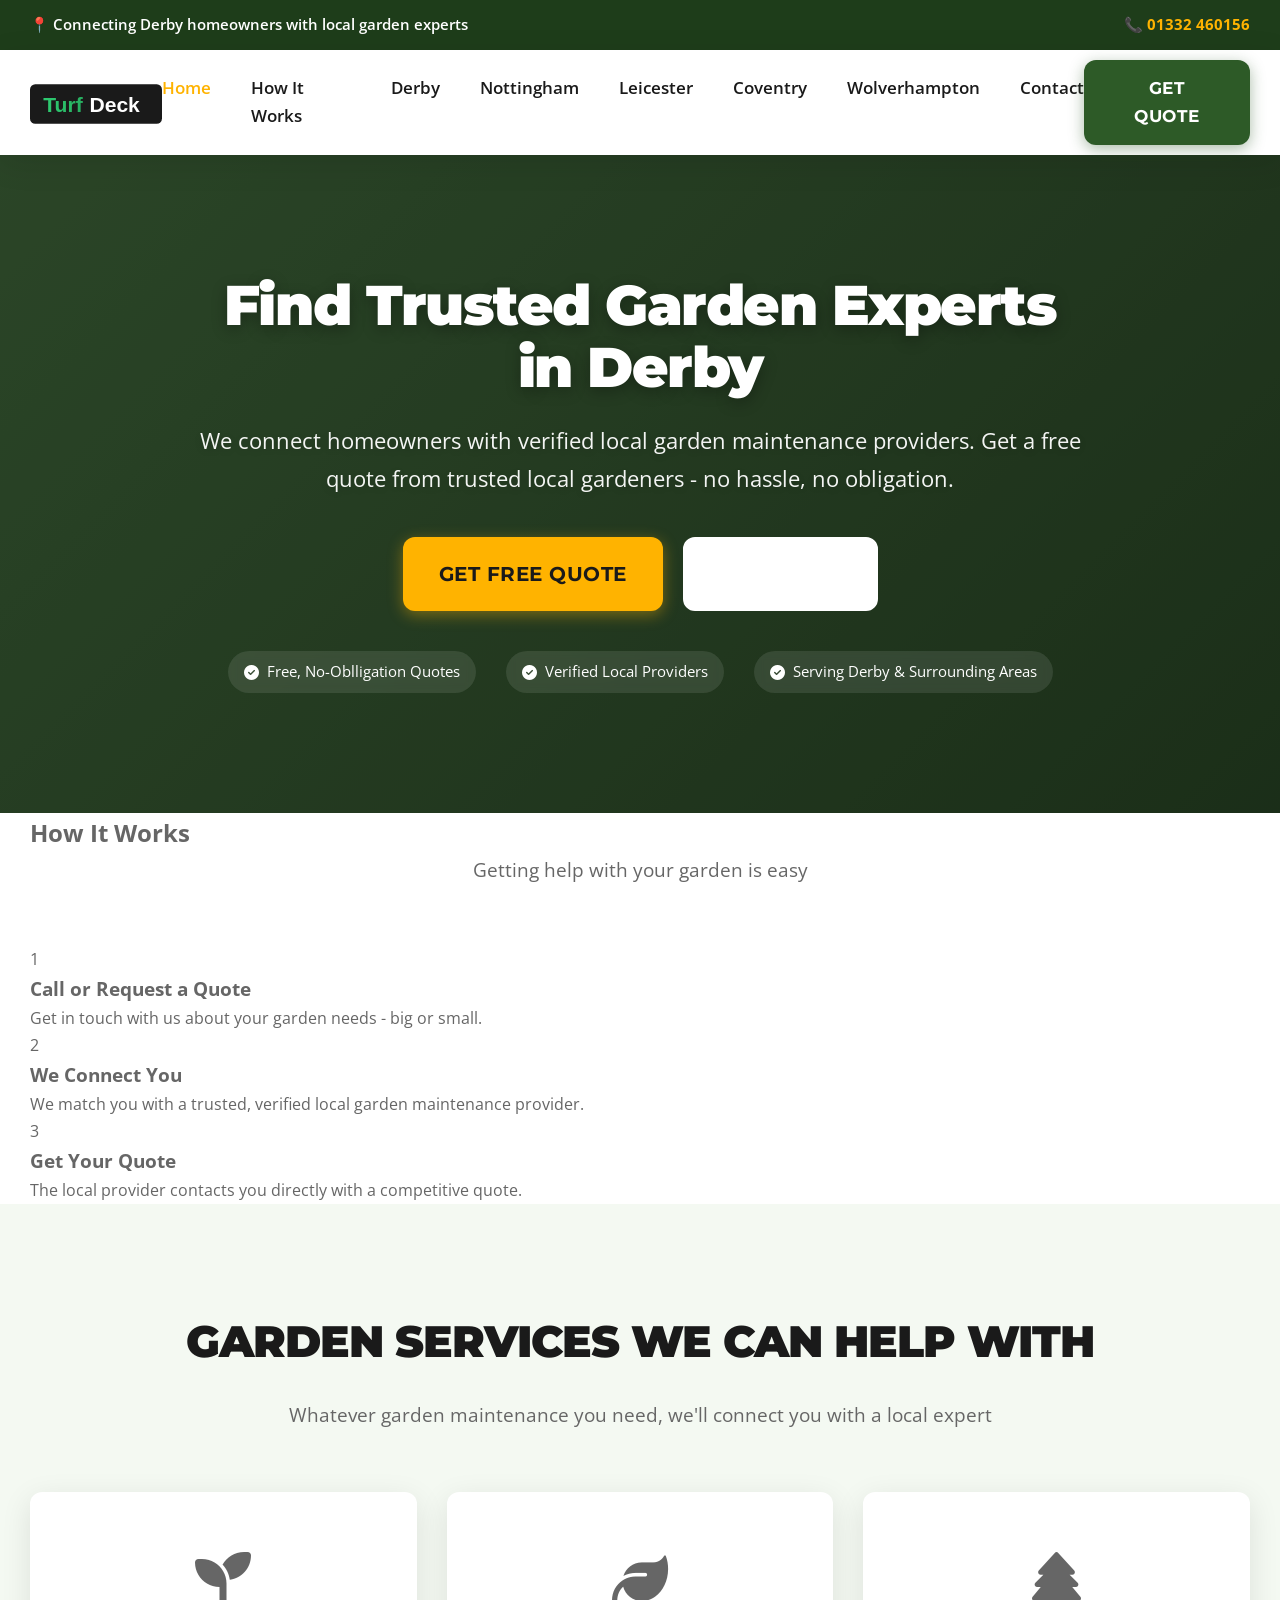
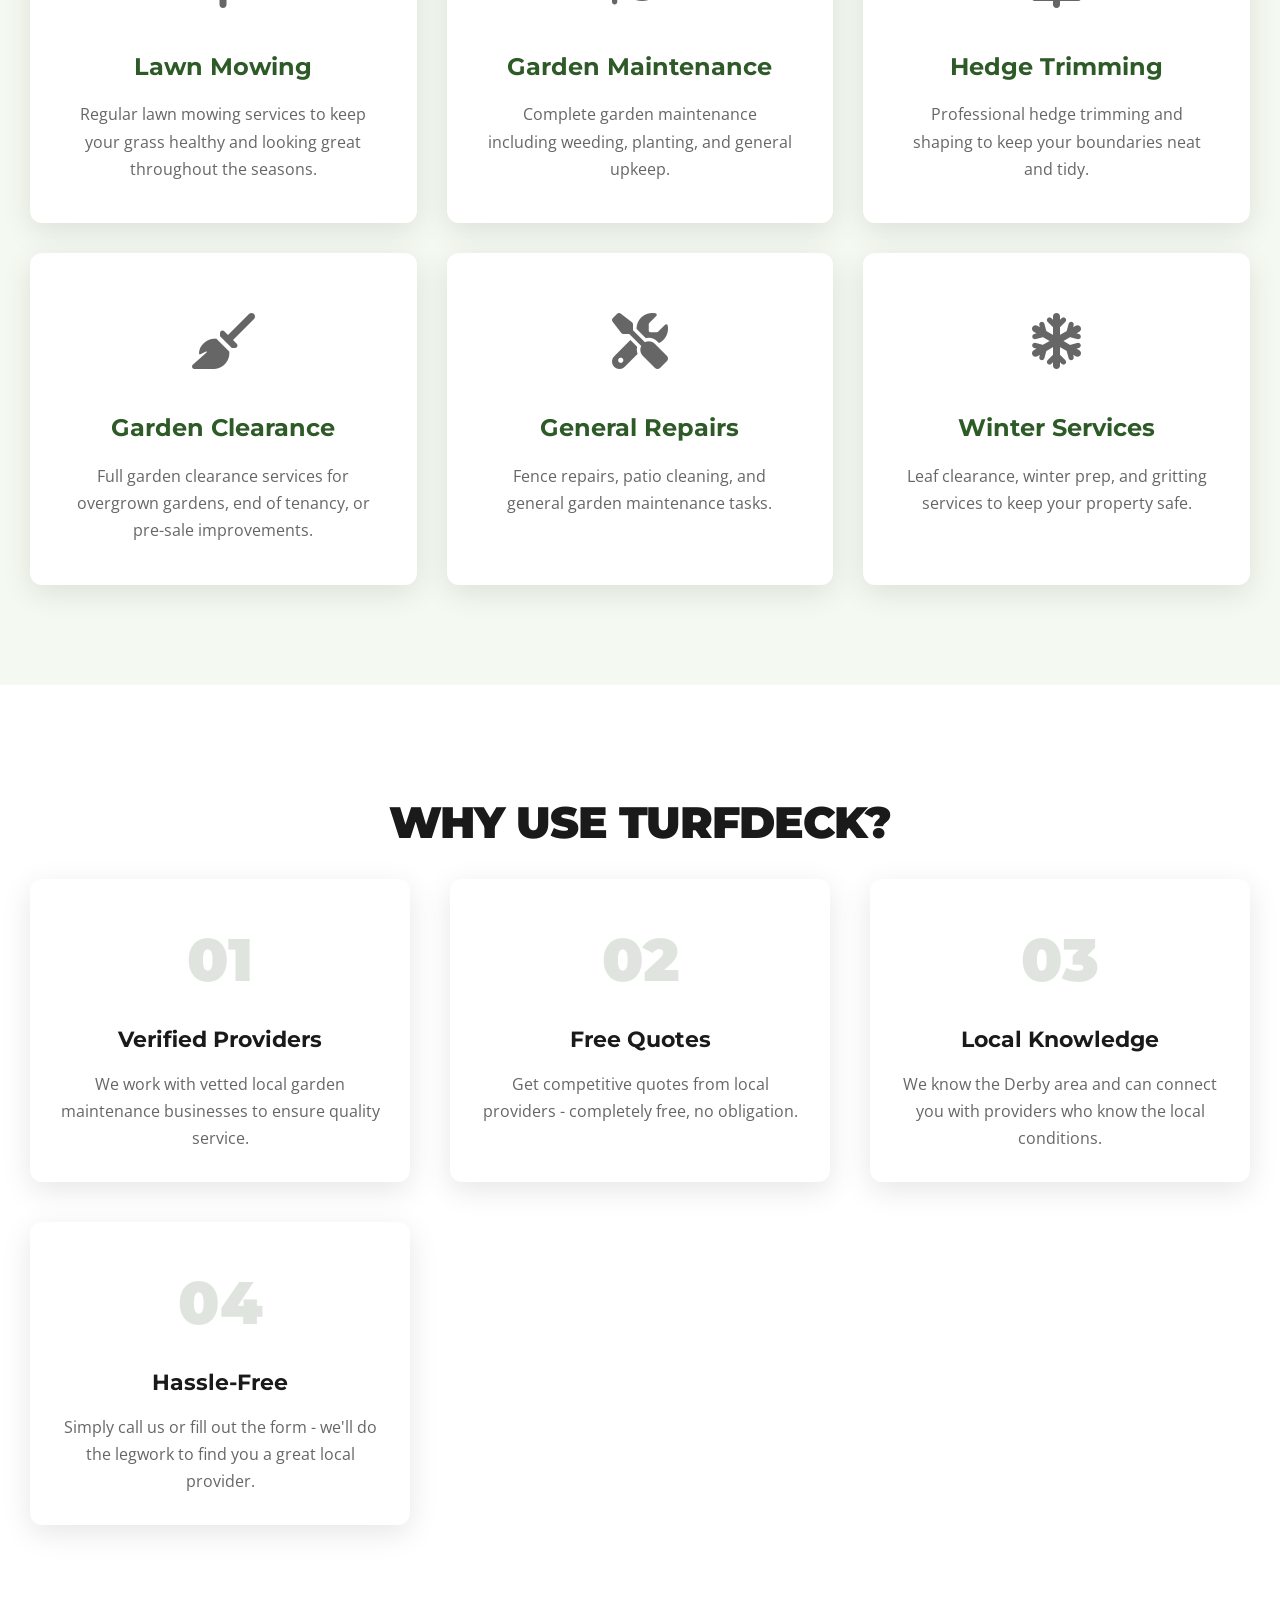
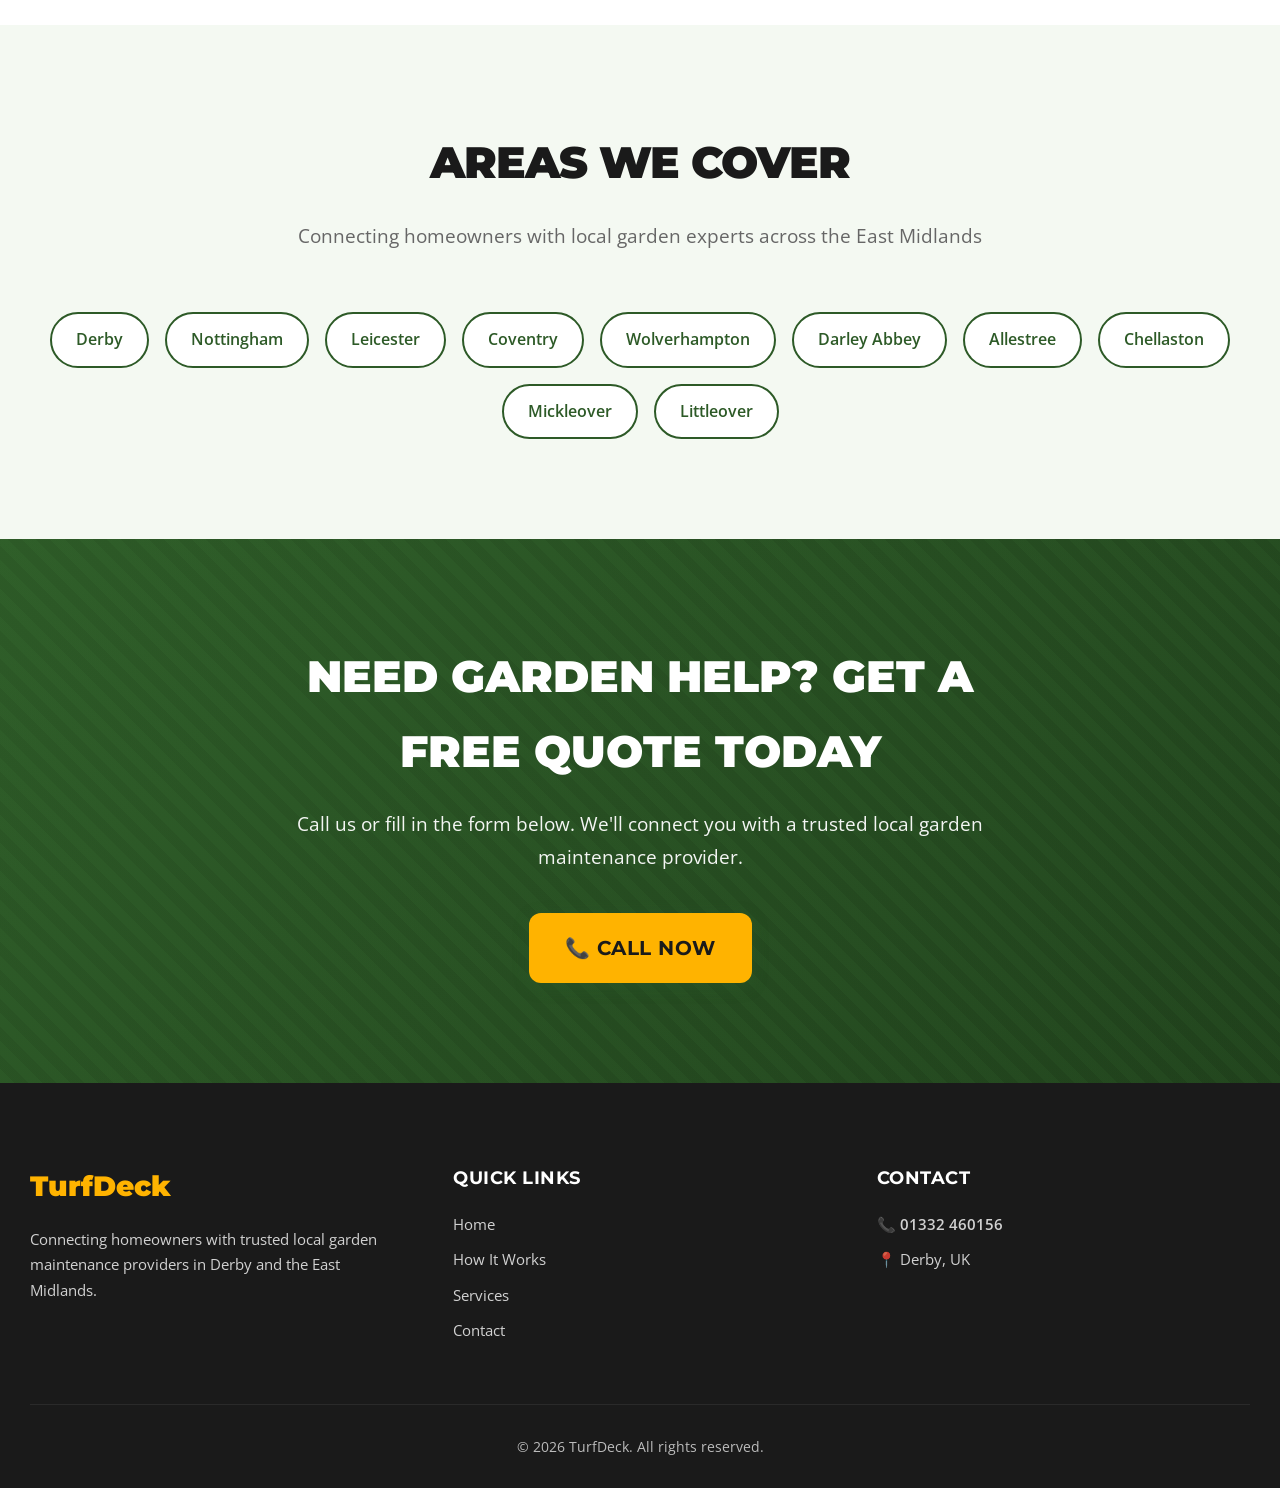
==== commit e1f5abbb: "Update site to clarify connecting service model, add logo" ====
--- a/index.html
+++ b/index.html
@@ -2,21 +2,22 @@
 <html lang="en">
 <head>
     <meta charset="UTF-8">
-    <meta name="viewport" content="width=device-width, initial-scale=1.0">
-    <title>TurfDeck | Professional Garden Maintenance Derby</title>
-    <meta name="description" content="Professional garden maintenance services in Derby. Lawn mowing, hedge trimming, garden clearance and more. Get your free quote today.">
+    <meta name="viewport" content="width=device-width, viewport-fit=cover">
+    <title>TurfDeck | Garden Maintenance Quote Service</title>
+    <meta name="description" content="Get connected with trusted local garden maintenance providers in Derby. Call us for free quotes on lawn mowing, hedge trimming, garden clearance and more.">
     <link rel="stylesheet" href="styles.css">
     <link rel="preconnect" href="https://fonts.googleapis.com">
     <link rel="preconnect" href="https://fonts.gstatic.com" crossorigin>
     <link href="https://fonts.googleapis.com/css2?family=Montserrat:wght@400;500;600;700;800;900&family=Open+Sans:wght@400;500;600;700&display=swap" rel="stylesheet">
     <link rel="stylesheet" href="https://cdnjs.cloudflare.com/ajax/libs/font-awesome/6.4.0/css/all.min.css">
+    <link rel="icon" href="data:image/svg+xml,<svg xmlns='http://www.w3.org/2000/svg' viewBox='0 0 100 100'><text y='.9em' font-size='90'>🌱</text></svg>">
 </head>
 <body>
     <!-- Top Bar -->
     <div class="top-bar">
         <div class="container">
             <div class="top-bar-content">
-                <span class="location">📍 Serving Derby and surrounding areas</span>
+                <span class="location">📍 Connecting Derby homeowners with local garden experts</span>
                 <div class="top-bar-contact">
                     <a href="tel:01332460156" class="phone-link">📞 01332 460156</a>
                 </div>
@@ -28,10 +29,10 @@
     <header class="header">
         <div class="container">
             <div class="header-content">
-                <a href="index.html" class="logo">TurfDeck</a>
+                <a href="index.html" class="logo"><img src="logo.svg" alt="TurfDeck" height="40"></a>
                 <nav class="nav">
                     <a href="index.html" class="nav-link active">Home</a>
-                    <a href="#services" class="nav-link">Services</a>
+                    <a href="#how-it-works" class="nav-link">How It Works</a>
                     <a href="derby.html" class="nav-link">Derby</a>
                     <a href="nottingham.html" class="nav-link">Nottingham</a>
                     <a href="leicester.html" class="nav-link">Leicester</a>
@@ -48,16 +49,41 @@
     <section class="hero">
         <div class="container">
             <div class="hero-content">
-                <h1>Professional Garden Maintenance in Derby</h1>
-                <p class="hero-subtitle">Keep your outdoor space looking its best with our expert garden maintenance services. Reliable, efficient, and competitively priced.</p>
+                <h1>Find Trusted Garden Experts in Derby</h1>
+                <p class="hero-subtitle">We connect homeowners with verified local garden maintenance providers. Get a free quote from trusted local gardeners - no hassle, no obligation.</p>
                 <div class="hero-buttons">
                     <a href="#contact" class="btn btn-primary btn-large">Get Free Quote</a>
                     <a href="tel:01332460156" class="btn btn-secondary btn-large">Call Now</a>
                 </div>
                 <div class="hero-features">
-                    <span class="hero-feature"><i class="fas fa-check-circle"></i> No Obligation Quotes</span>
-                    <span class="hero-feature"><i class="fas fa-check-circle"></i> Reliable Service</span>
-                    <span class="hero-feature"><i class="fas fa-check-circle"></i> Local Derby Team</span>
+                    <span class="hero-feature"><i class="fas fa-check-circle"></i> Free, No-Oblligation Quotes</span>
+                    <span class="hero-feature"><i class="fas fa-check-circle"></i> Verified Local Providers</span>
+                    <span class="hero-feature"><i class="fas fa-check-circle"></i> Serving Derby & Surrounding Areas</span>
+                </div>
+            </div>
+        </div>
+    </section>
+
+    <!-- How It Works -->
+    <section id="how-it-works" class="how-it-works">
+        <div class="container">
+            <h2>How It Works</h2>
+            <p class="section-subtitle">Getting help with your garden is easy</p>
+            <div class="steps-grid">
+                <div class="step-card">
+                    <div class="step-number">1</div>
+                    <h3>Call or Request a Quote</h3>
+                    <p>Get in touch with us about your garden needs - big or small.</p>
+                </div>
+                <div class="step-card">
+                    <div class="step-number">2</div>
+                    <h3>We Connect You</h3>
+                    <p>We match you with a trusted, verified local garden maintenance provider.</p>
+                </div>
+                <div class="step-card">
+                    <div class="step-number">3</div>
+                    <h3>Get Your Quote</h3>
+                    <p>The local provider contacts you directly with a competitive quote.</p>
                 </div>
             </div>
         </div>
@@ -66,8 +92,8 @@
     <!-- Services -->
     <section id="services" class="services">
         <div class="container">
-            <h2>Our Services</h2>
-            <p class="section-subtitle">Comprehensive garden maintenance solutions for Derby homeowners and businesses</p>
+            <h2>Garden Services We Can Help With</h2>
+            <p class="section-subtitle">Whatever garden maintenance you need, we'll connect you with a local expert</p>
             <div class="services-grid">
                 <div class="service-card">
                     <div class="service-icon"><i class="fas fa-seedling"></i></div>
@@ -90,9 +116,9 @@
                     <p>Full garden clearance services for overgrown gardens, end of tenancy, or pre-sale improvements.</p>
                 </div>
                 <div class="service-card">
-                    <div class="service-icon"><i class="fas fa-seedling"></i></div>
-                    <h3>Planting Services</h3>
-                    <p>Expert planting advice and implementation for borders, beds, and outdoor features.</p>
+                    <div class="service-icon"><i class="fas fa-tools"></i></div>
+                    <h3>General Repairs</h3>
+                    <p>Fence repairs, patio cleaning, and general garden maintenance tasks.</p>
                 </div>
                 <div class="service-card">
                     <div class="service-icon"><i class="fas fa-snowflake"></i></div>
@@ -106,27 +132,27 @@
     <!-- Why Choose Us -->
     <section class="why-choose">
         <div class="container">
-            <h2>Why Choose TurfDeck?</h2>
+            <h2>Why Use TurfDeck?</h2>
             <div class="benefits-grid">
                 <div class="benefit">
                     <div class="benefit-number">01</div>
-                    <h3>Local Experts</h3>
-                    <p>Based in Derby, we know the local climate, soil conditions, and what works best for Derbyshire gardens.</p>
+                    <h3>Verified Providers</h3>
+                    <p>We work with vetted local garden maintenance businesses to ensure quality service.</p>
                 </div>
                 <div class="benefit">
                     <div class="benefit-number">02</div>
-                    <h3>Reliable Service</h3>
-                    <p>Consistent, dependable service. We show up when we say we will, every time.</p>
+                    <h3>Free Quotes</h3>
+                    <p>Get competitive quotes from local providers - completely free, no obligation.</p>
                 </div>
                 <div class="benefit">
                     <div class="benefit-number">03</div>
-                    <h3>Competitive Pricing</h3>
-                    <p>Transparent, competitive pricing with no hidden fees. Free, no-obligation quotes.</p>
+                    <h3>Local Knowledge</h3>
+                    <p>We know the Derby area and can connect you with providers who know the local conditions.</p>
                 </div>
                 <div class="benefit">
                     <div class="benefit-number">04</div>
-                    <h3>Fully Insured</h3>
-                    <p>Fully insured for your peace of mind. Public liability coverage included.</p>
+                    <h3>Hassle-Free</h3>
+                    <p>Simply call us or fill out the form - we'll do the legwork to find you a great local provider.</p>
                 </div>
             </div>
         </div>
@@ -135,19 +161,19 @@
     <!-- Service Areas -->
     <section class="service-areas">
         <div class="container">
-            <h2>Areas We Serve</h2>
-            <p class="section-subtitle">Proud to serve Derby and the surrounding areas</p>
+            <h2>Areas We Cover</h2>
+            <p class="section-subtitle">Connecting homeowners with local garden experts across the East Midlands</p>
             <div class="areas-list">
                 <a href="derby.html" class="area-tag">Derby</a>
+                <a href="nottingham.html" class="area-tag">Nottingham</a>
+                <a href="leicester.html" class="area-tag">Leicester</a>
+                <a href="coventry.html" class="area-tag">Coventry</a>
+                <a href="wolverhampton.html" class="area-tag">Wolverhampton</a>
                 <span class="area-tag">Darley Abbey</span>
                 <span class="area-tag">Allestree</span>
                 <span class="area-tag">Chellaston</span>
                 <span class="area-tag">Mickleover</span>
                 <span class="area-tag">Littleover</span>
-                <span class="area-tag">Spondon</span>
-                <span class="area-tag">Oakwood</span>
-                <span class="area-tag">Belper</span>
-                <span class="area-tag"> Duffield</span>
             </div>
         </div>
     </section>
@@ -156,11 +182,10 @@
     <section id="contact" class="cta">
         <div class="container">
             <div class="cta-content">
-                <h2>Ready to Transform Your Garden?</h2>
-                <p>Get in touch for a free, no-obligation quote. We'd love to help you create the outdoor space you deserve.</p>
+                <h2>Need Garden Help? Get a Free Quote Today</h2>
+                <p>Call us or fill in the form below. We'll connect you with a trusted local garden maintenance provider.</p>
                 <div class="cta-buttons">
                     <a href="tel:01332460156" class="btn btn-primary btn-large">📞 Call Now</a>
-                    <a href="mailto:info@turfdeck.co.uk" class="btn btn-secondary btn-large">✉️ Email Us</a>
                 </div>
             </div>
         </div>
@@ -172,19 +197,18 @@
             <div class="footer-content">
                 <div class="footer-brand">
                     <h3>TurfDeck</h3>
-                    <p>Professional garden maintenance services in Derby. Keep your outdoor space looking its best.</p>
+                    <p>Connecting homeowners with trusted local garden maintenance providers in Derby and the East Midlands.</p>
                 </div>
                 <div class="footer-links">
                     <h4>Quick Links</h4>
                     <a href="index.html">Home</a>
+                    <a href="#how-it-works">How It Works</a>
                     <a href="#services">Services</a>
-                    <a href="derby.html">Derby</a>
                     <a href="#contact">Contact</a>
                 </div>
                 <div class="footer-contact">
                     <h4>Contact</h4>
                     <p>📞 <a href="tel:01332460156">01332 460156</a></p>
-                    <p>✉️ <a href="mailto:info@turfdeck.co.uk">info@turfdeck.co.uk</a></p>
                     <p>📍 Derby, UK</p>
                 </div>
             </div>
@@ -200,9 +224,8 @@
         "@context": "https://schema.org",
         "@type": "LocalBusiness",
         "name": "TurfDeck",
-        "description": "Professional garden maintenance services in Derby",
-        "telephone": "01332700000",
-        "email": "info@turfdeck.co.uk",
+        "description": "Connecting homeowners with trusted local garden maintenance providers in Derby",
+        "telephone": "01332460156",
         "address": {
             "@type": "PostalAddress",
             "addressLocality": "Derby",
@@ -215,7 +238,7 @@
             "longitude": "-1.4766"
         },
         "openingHours": "Mo-Fr 08:00-18:00, Sa 09:00-16:00",
-        "priceRange": "£"
+        "priceRange": "££"
     }
     </script>
 </body>
--- a/styles.css
+++ b/styles.css
@@ -129,6 +129,10 @@
     color: var(--primary);
     letter-spacing: -1px;
     text-transform: uppercase;
+}
+.logo img {
+    height: 40px;
+    vertical-align: middle;
 }
 
 .nav {
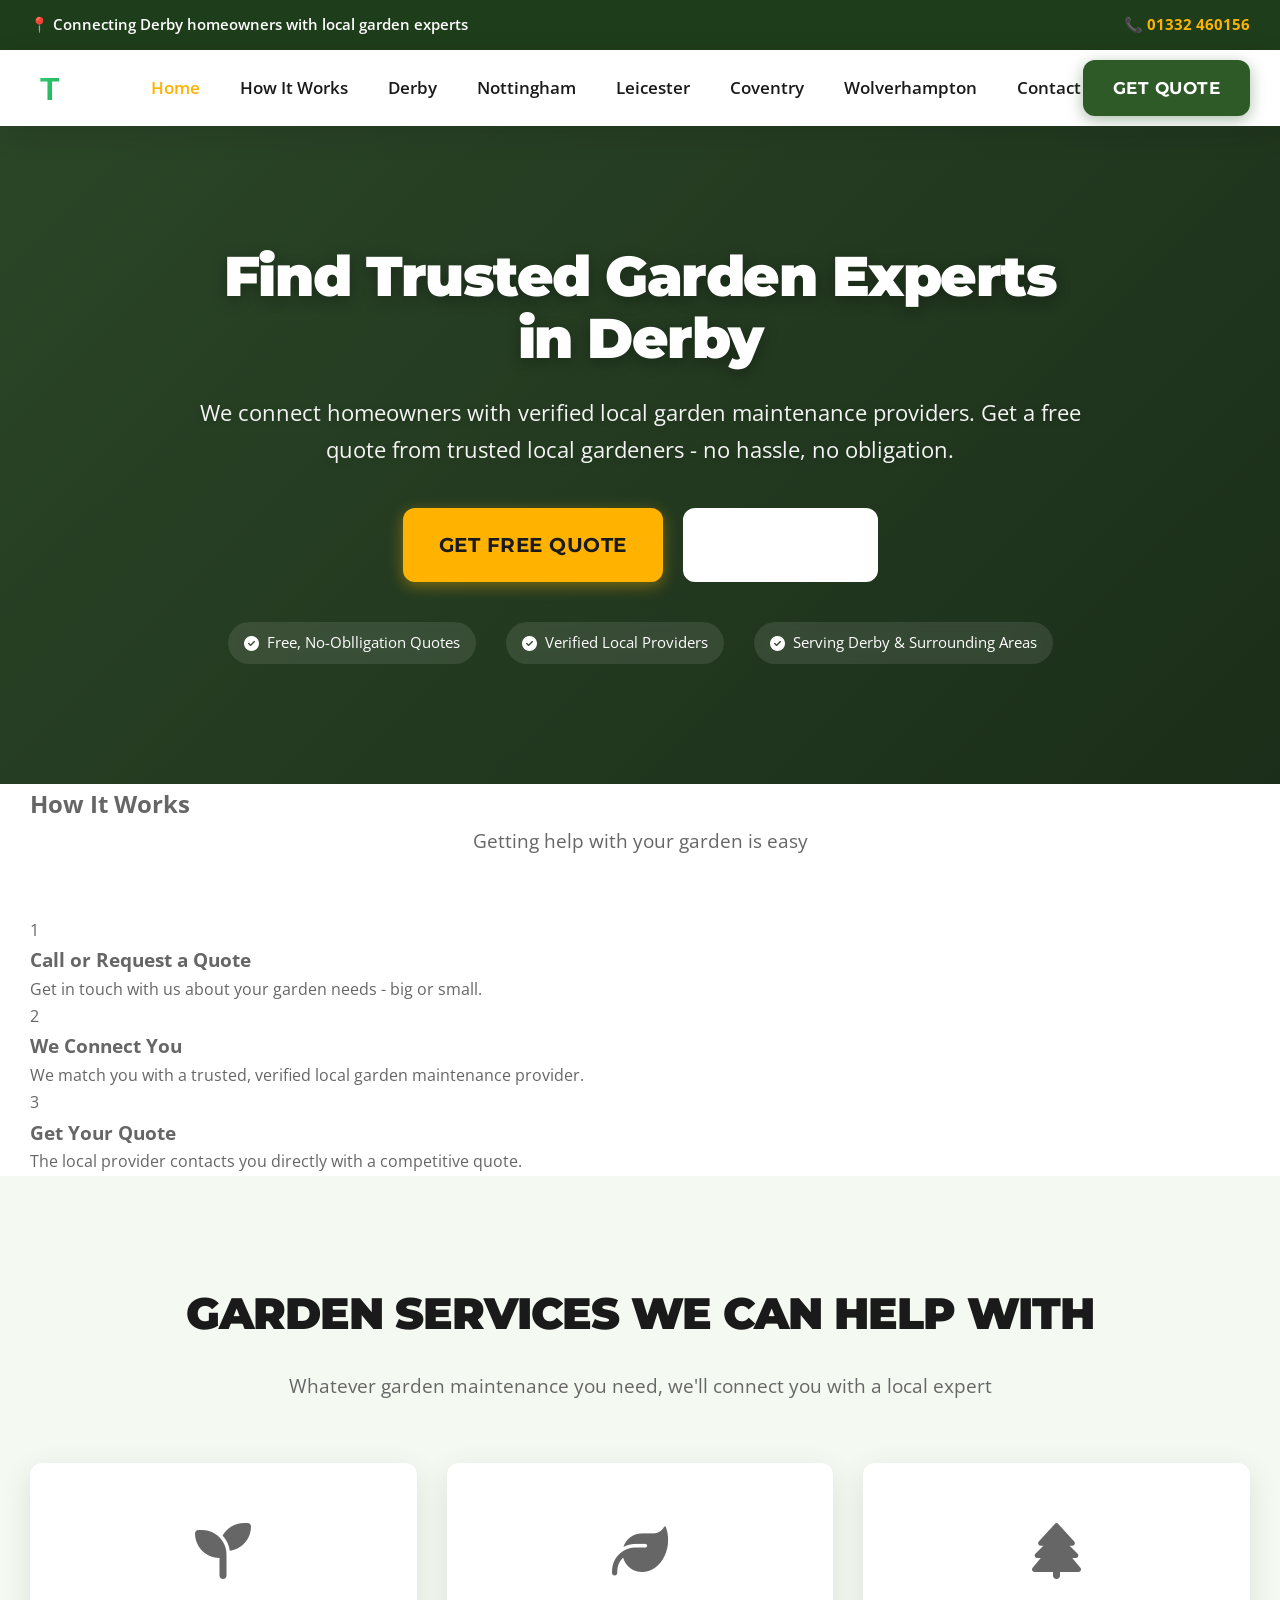
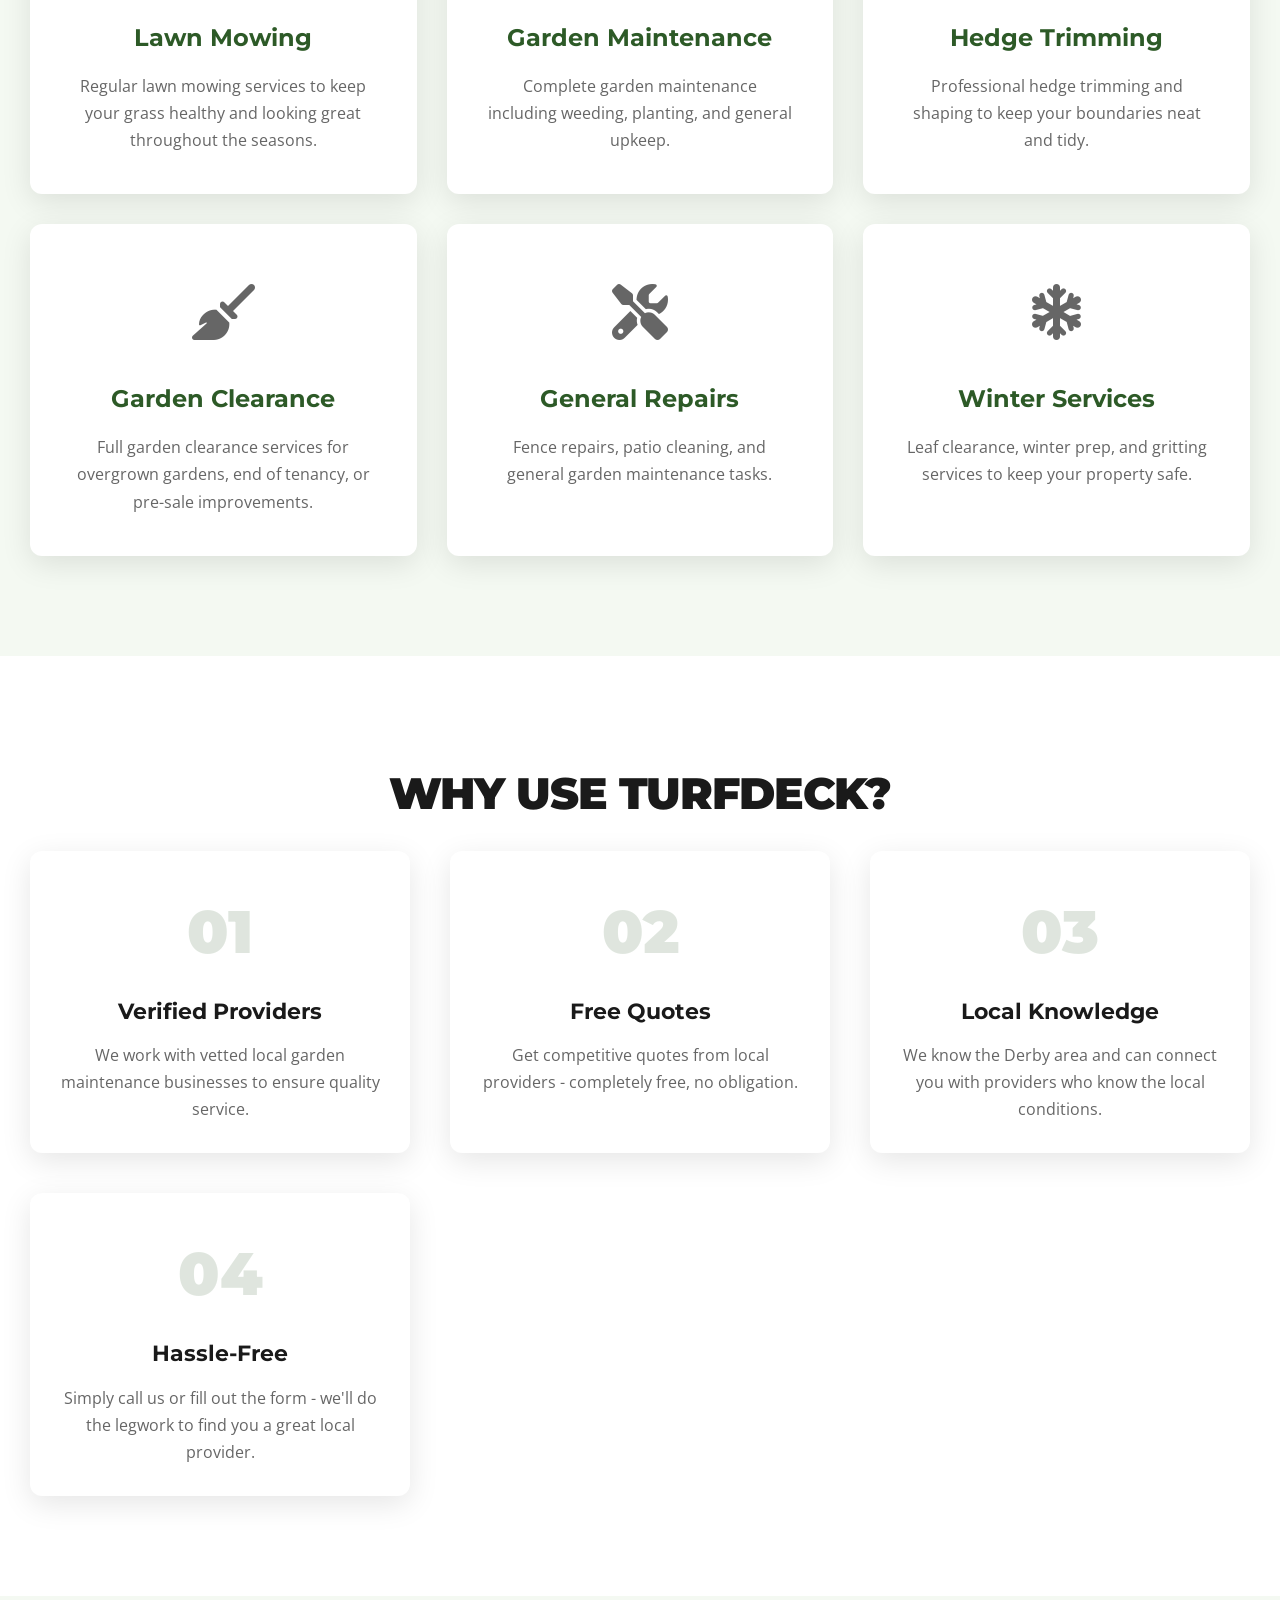
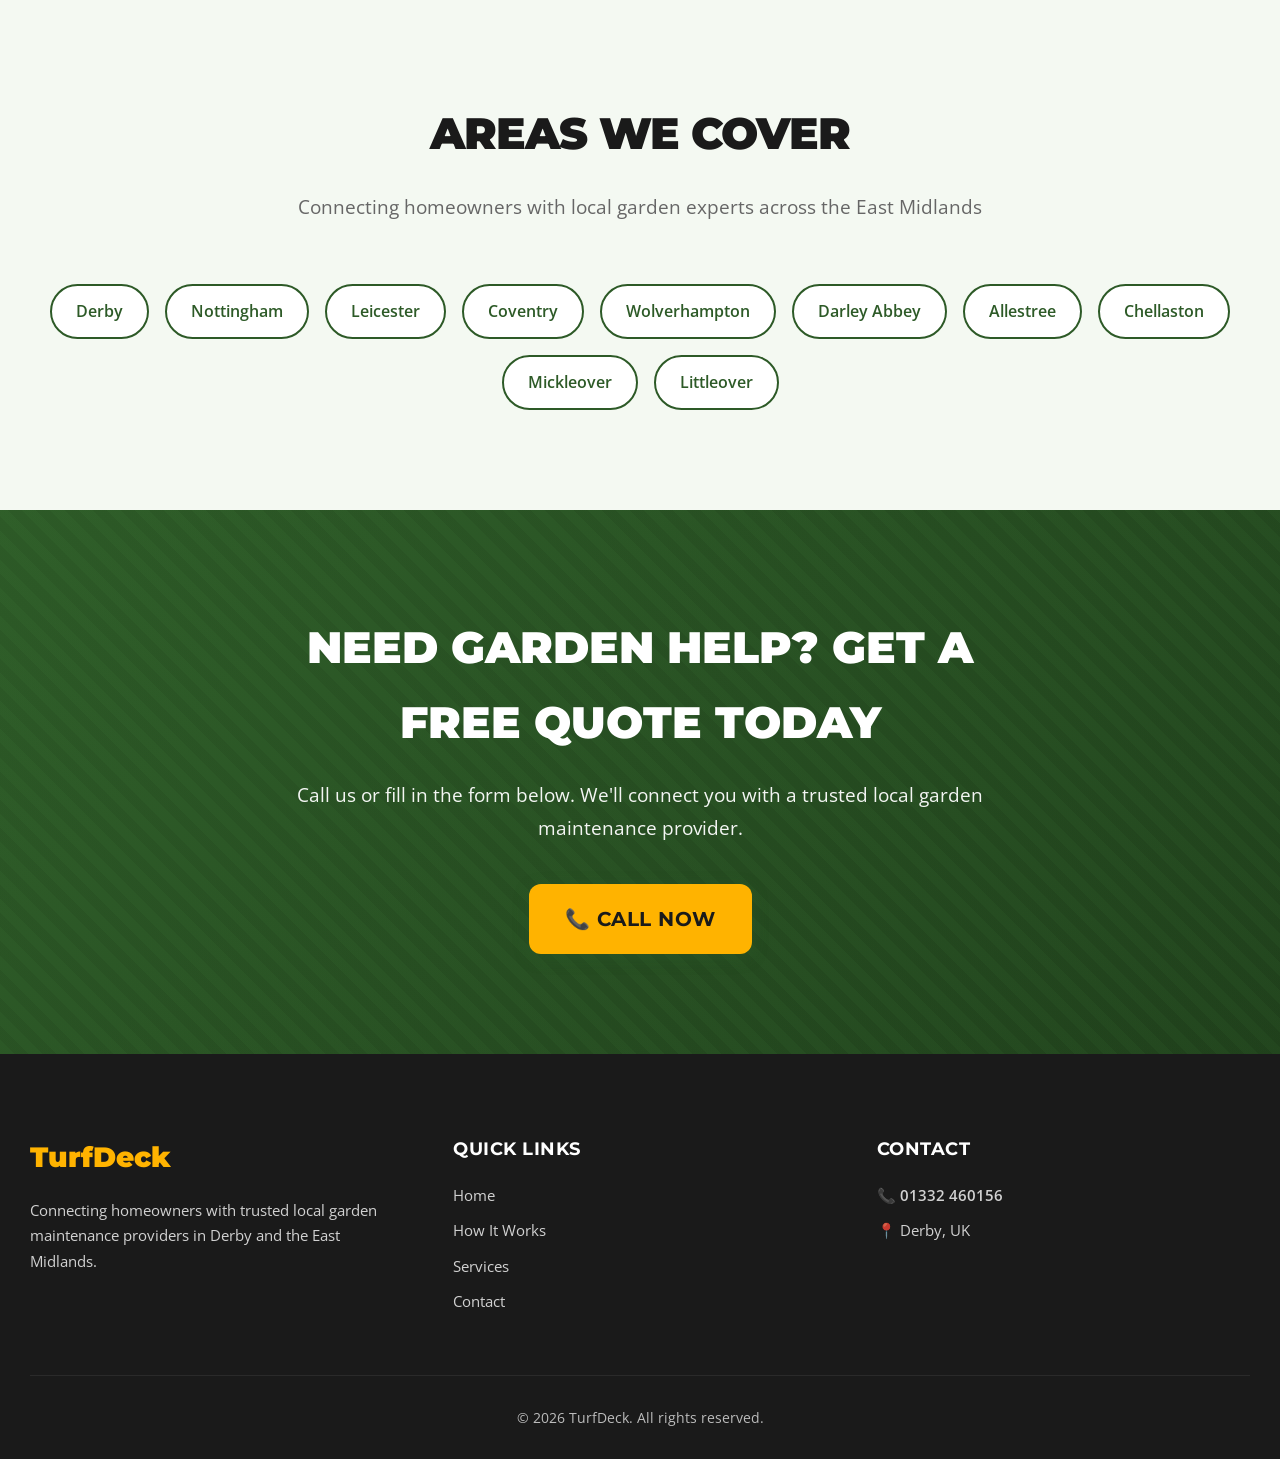
==== commit 7795dac6: "Update logo - green T, white Deck" ====
--- a/index.html
+++ b/index.html
@@ -10,7 +10,7 @@
     <link rel="preconnect" href="https://fonts.gstatic.com" crossorigin>
     <link href="https://fonts.googleapis.com/css2?family=Montserrat:wght@400;500;600;700;800;900&family=Open+Sans:wght@400;500;600;700&display=swap" rel="stylesheet">
     <link rel="stylesheet" href="https://cdnjs.cloudflare.com/ajax/libs/font-awesome/6.4.0/css/all.min.css">
-    <link rel="icon" href="data:image/svg+xml,<svg xmlns='http://www.w3.org/2000/svg' viewBox='0 0 100 100'><text y='.9em' font-size='90'>🌱</text></svg>">
+    <link rel="icon" href="logo.svg" type="image/svg+xml">
 </head>
 <body>
     <!-- Top Bar -->
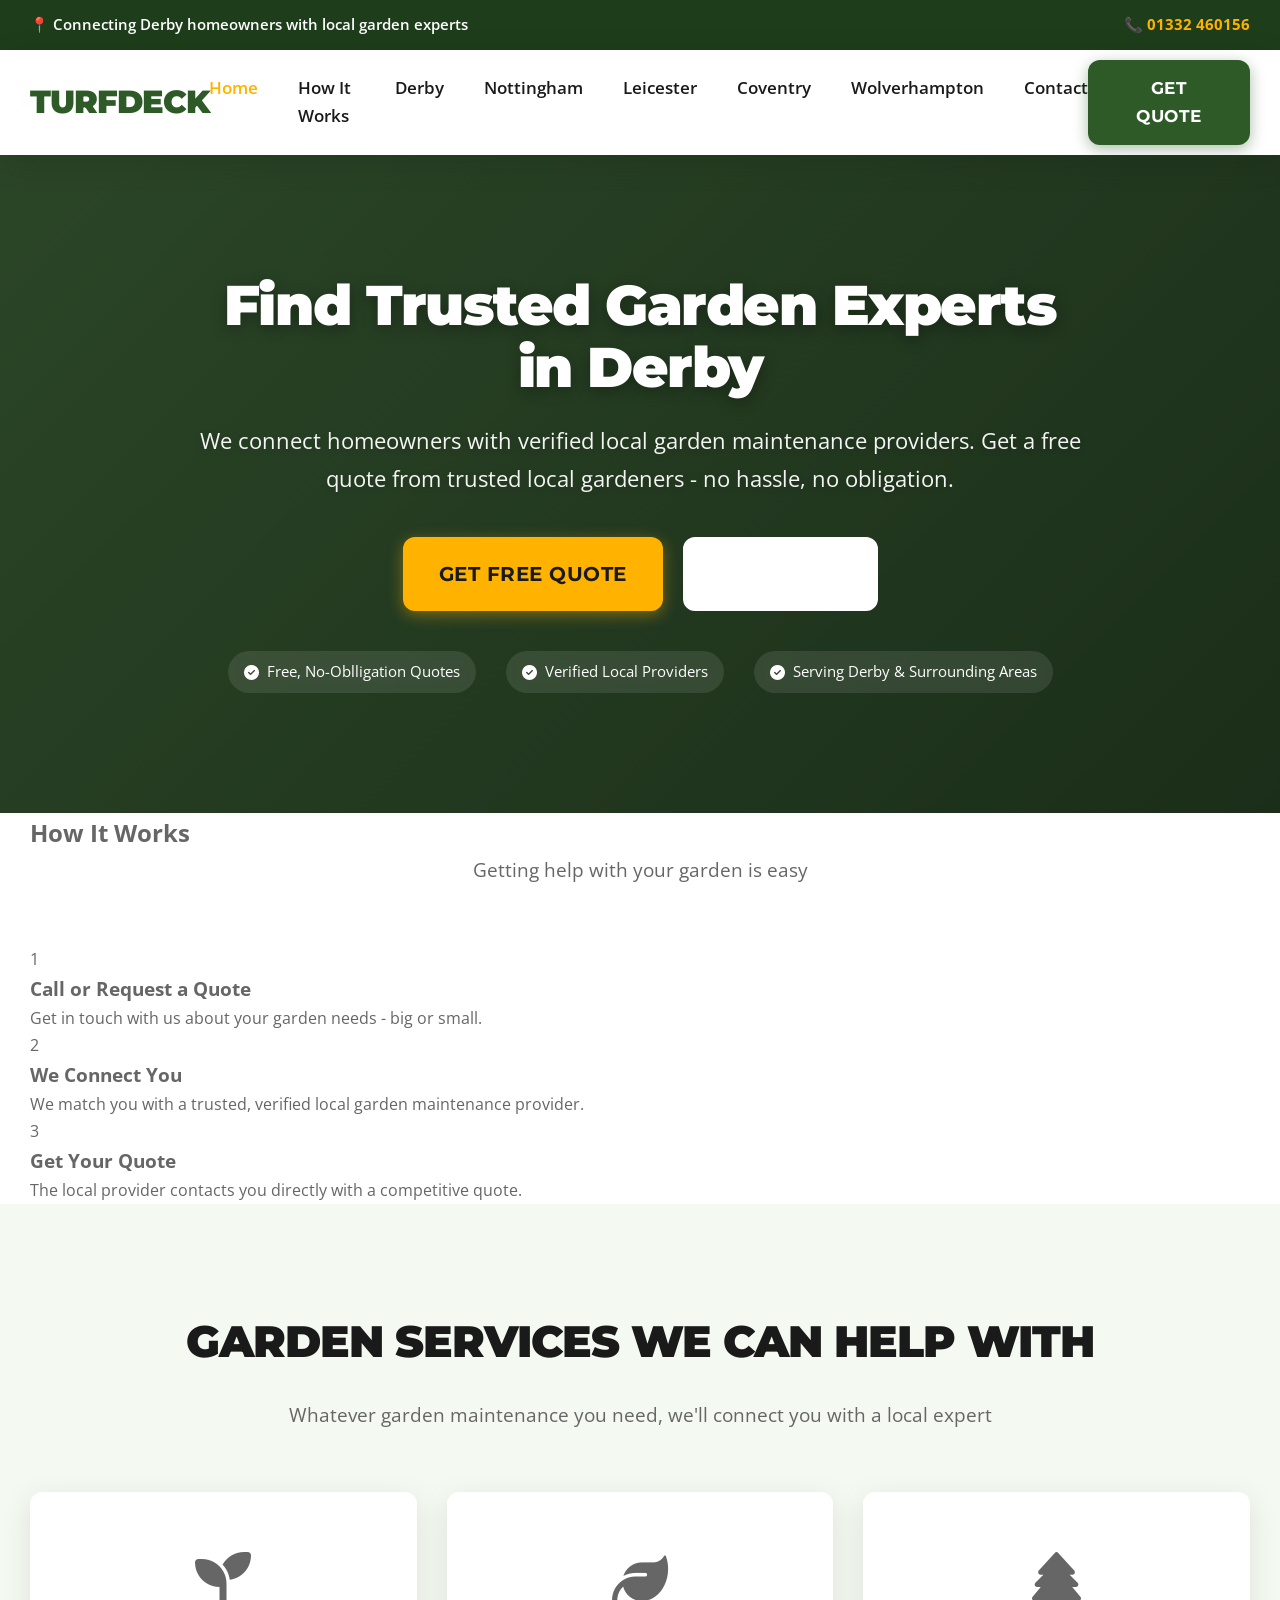
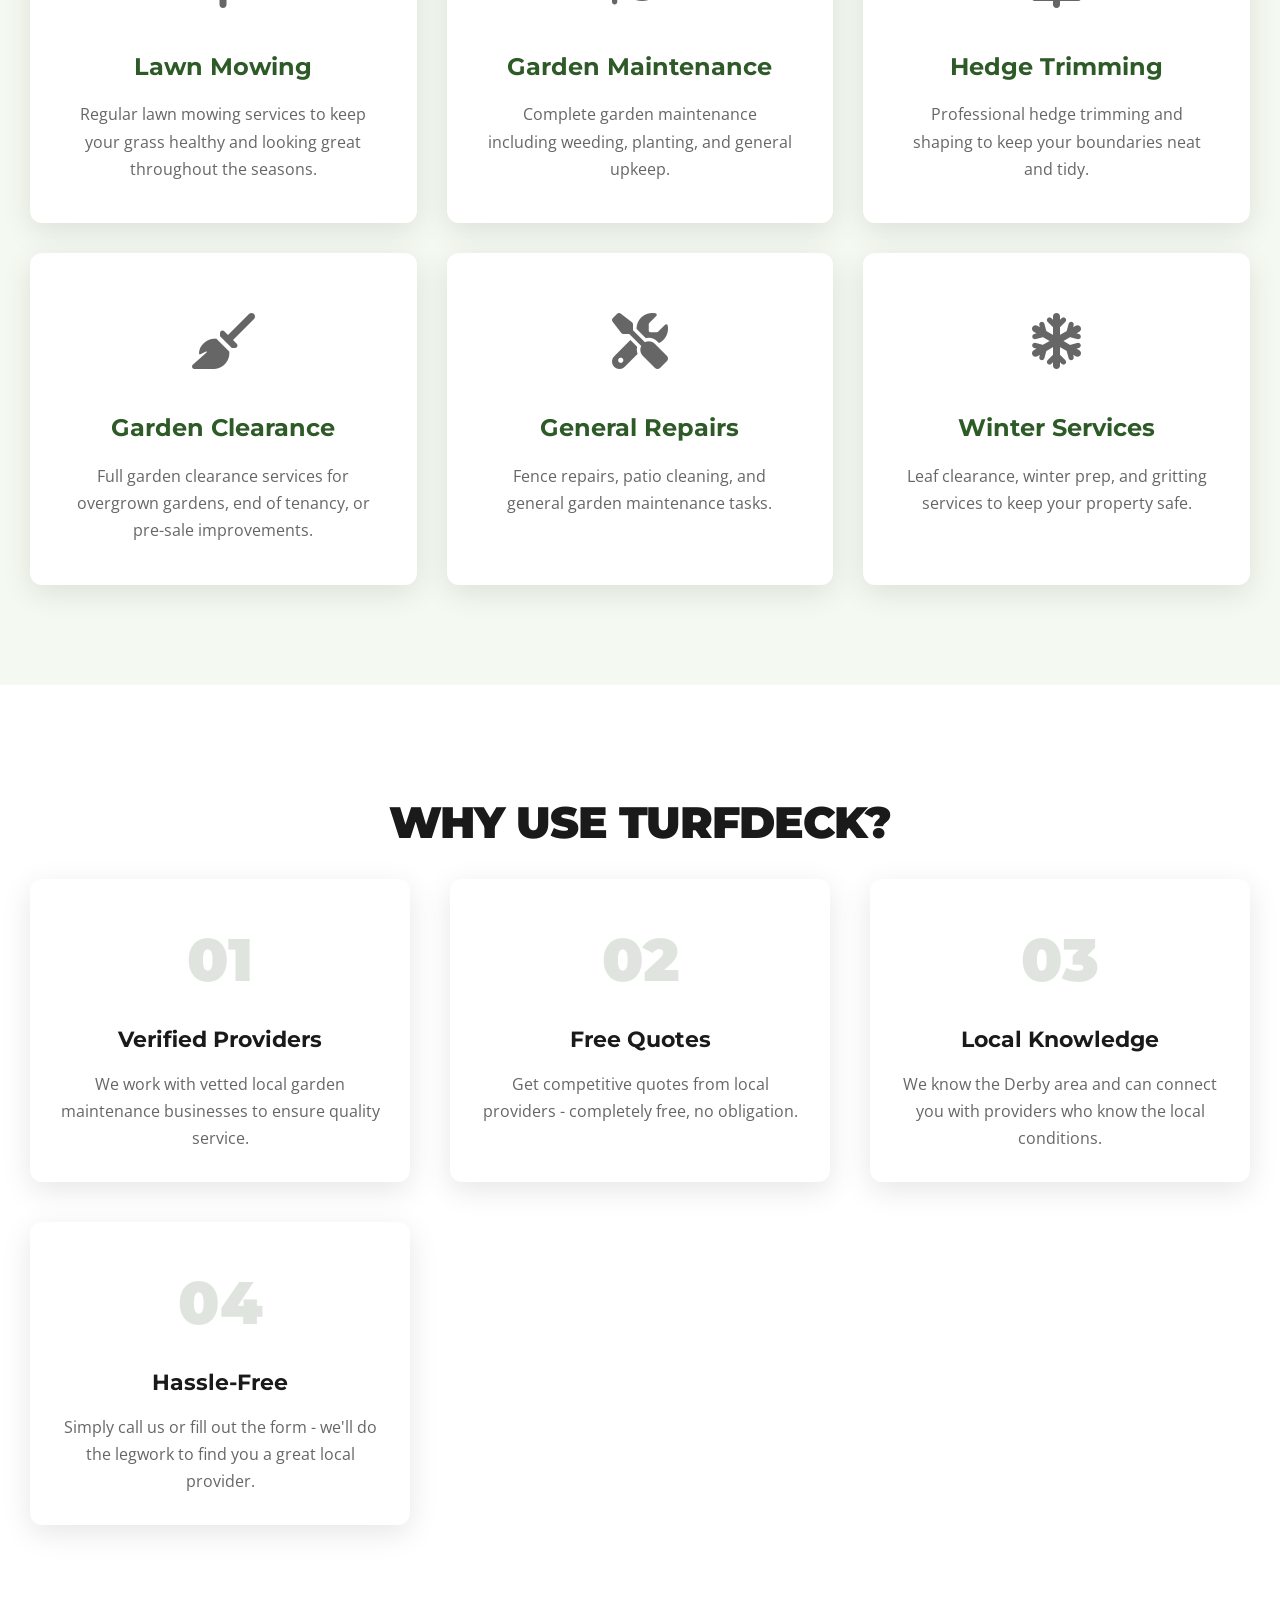
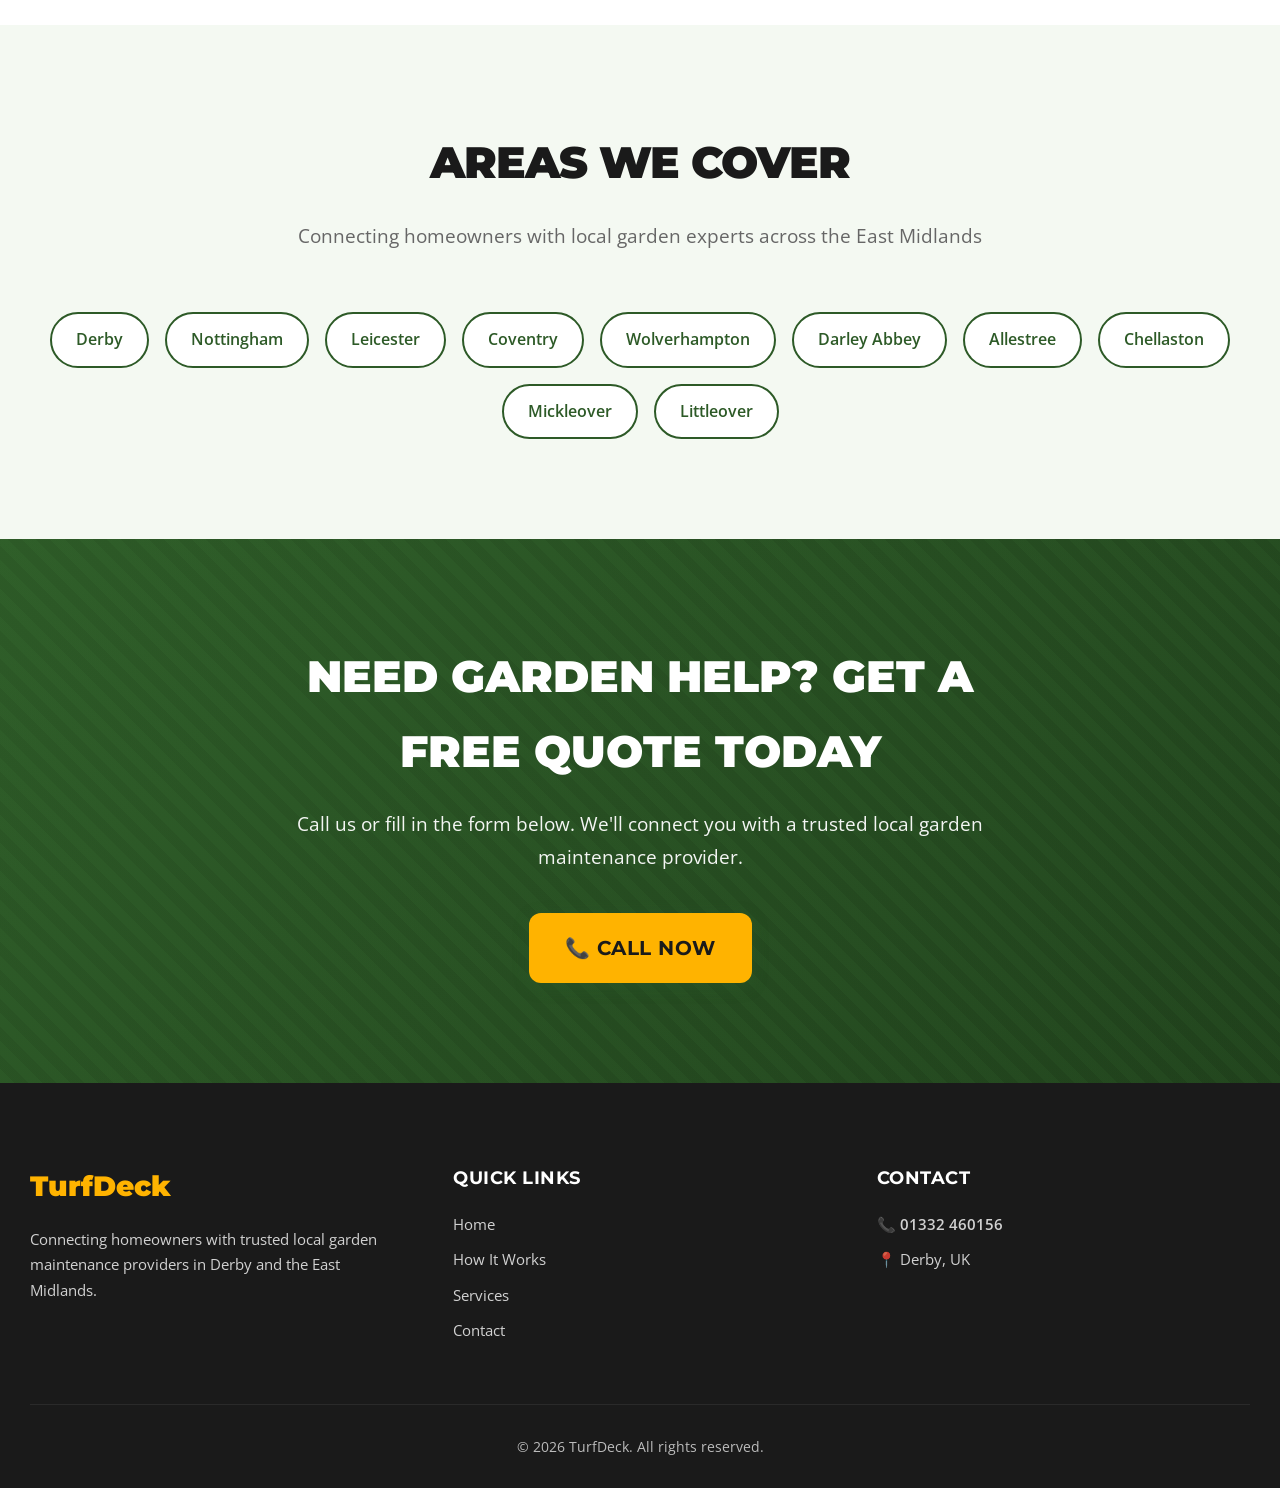
==== commit b95e305b: "Revert to text logo, use emoji favicon" ====
--- a/index.html
+++ b/index.html
@@ -10,7 +10,7 @@
     <link rel="preconnect" href="https://fonts.gstatic.com" crossorigin>
     <link href="https://fonts.googleapis.com/css2?family=Montserrat:wght@400;500;600;700;800;900&family=Open+Sans:wght@400;500;600;700&display=swap" rel="stylesheet">
     <link rel="stylesheet" href="https://cdnjs.cloudflare.com/ajax/libs/font-awesome/6.4.0/css/all.min.css">
-    <link rel="icon" href="logo.svg" type="image/svg+xml">
+    <link rel="icon" href="data:image/svg+xml,<svg xmlns='http://www.w3.org/2000/svg' viewBox='0 0 100 100'><text y='.9em' font-size='90'>🌱</text></svg>">
 </head>
 <body>
     <!-- Top Bar -->
@@ -29,7 +29,7 @@
     <header class="header">
         <div class="container">
             <div class="header-content">
-                <a href="index.html" class="logo"><img src="logo.svg" alt="TurfDeck" height="40"></a>
+                <a href="index.html" class="logo">TurfDeck</a>
                 <nav class="nav">
                     <a href="index.html" class="nav-link active">Home</a>
                     <a href="#how-it-works" class="nav-link">How It Works</a>
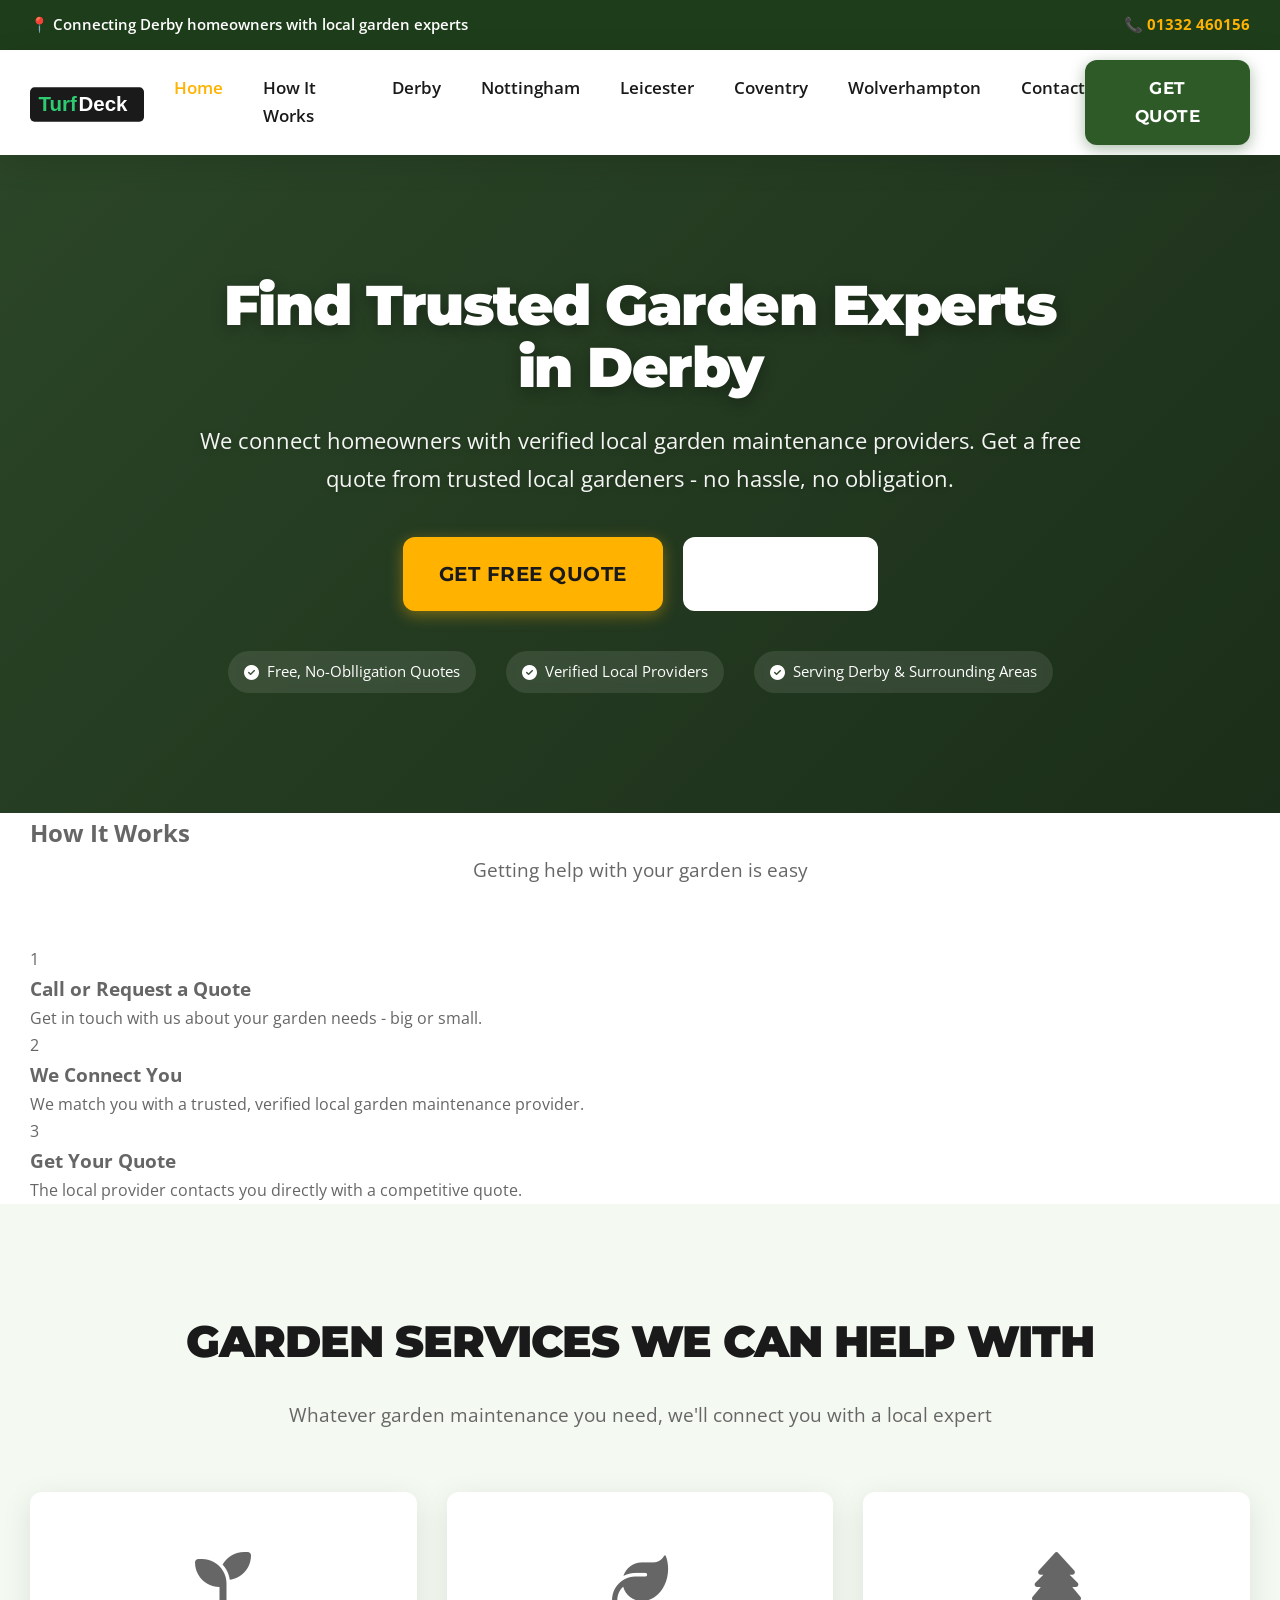
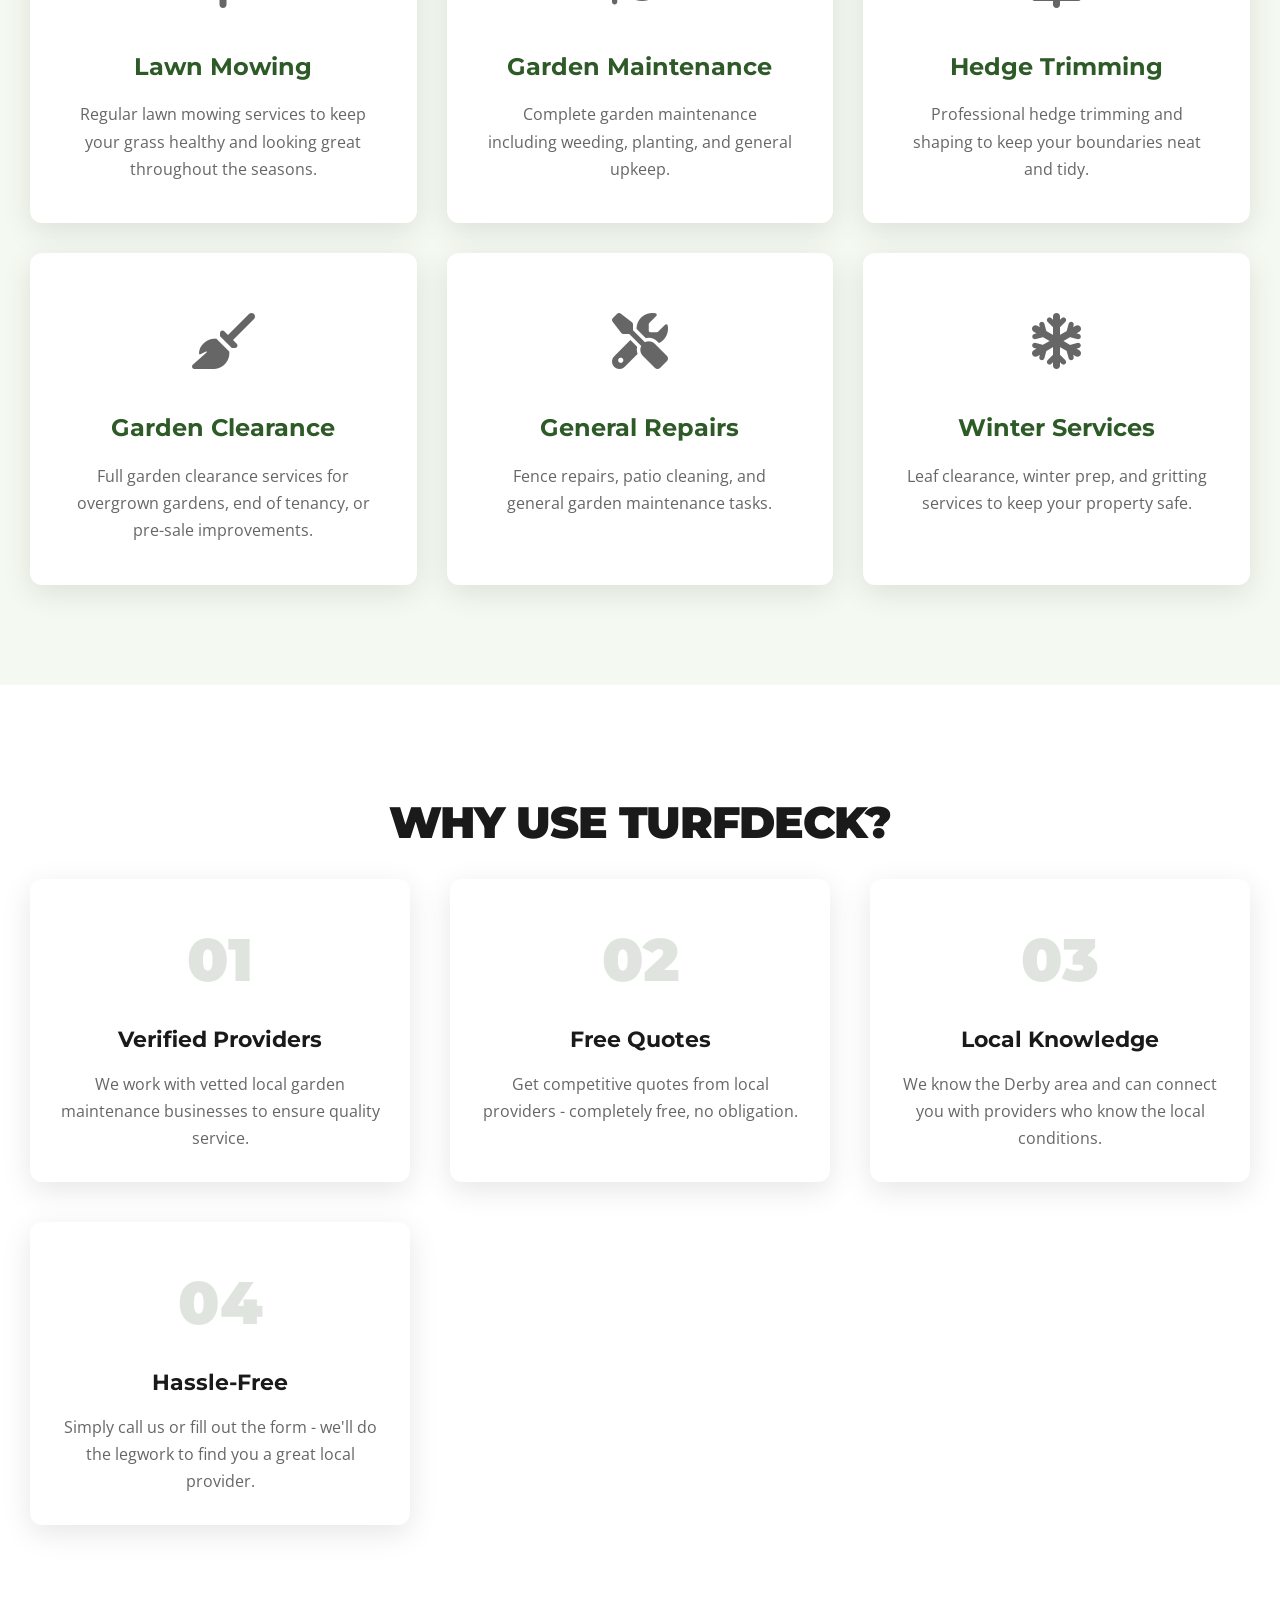
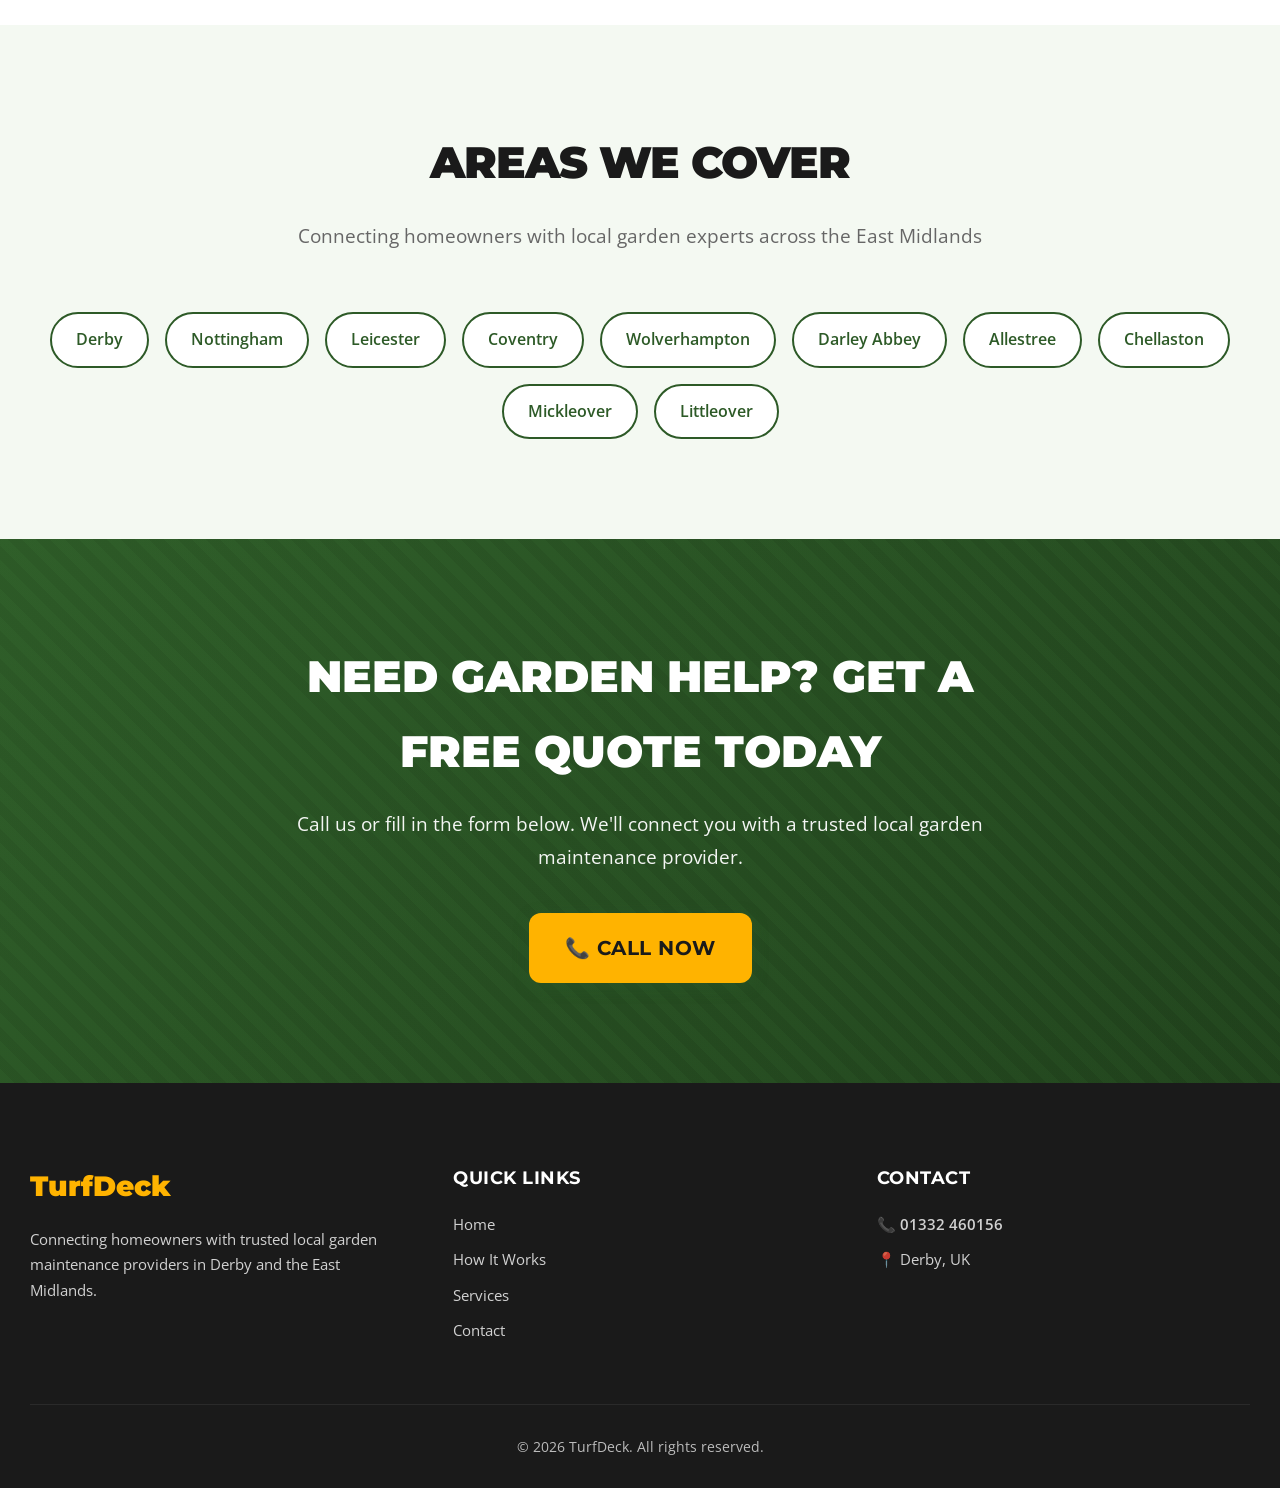
==== commit 1a7002e7: "Fix logo - use image logo, add spacing" ====
--- a/index.html
+++ b/index.html
@@ -10,7 +10,7 @@
     <link rel="preconnect" href="https://fonts.gstatic.com" crossorigin>
     <link href="https://fonts.googleapis.com/css2?family=Montserrat:wght@400;500;600;700;800;900&family=Open+Sans:wght@400;500;600;700&display=swap" rel="stylesheet">
     <link rel="stylesheet" href="https://cdnjs.cloudflare.com/ajax/libs/font-awesome/6.4.0/css/all.min.css">
-    <link rel="icon" href="data:image/svg+xml,<svg xmlns='http://www.w3.org/2000/svg' viewBox='0 0 100 100'><text y='.9em' font-size='90'>🌱</text></svg>">
+    <link rel="icon" href="logo.svg" type="image/svg+xml">
 </head>
 <body>
     <!-- Top Bar -->
@@ -29,7 +29,7 @@
     <header class="header">
         <div class="container">
             <div class="header-content">
-                <a href="index.html" class="logo">TurfDeck</a>
+                <a href="index.html" class="logo"><img src="logo.svg" alt="TurfDeck" height="35"></a>
                 <nav class="nav">
                     <a href="index.html" class="nav-link active">Home</a>
                     <a href="#how-it-works" class="nav-link">How It Works</a>
--- a/styles.css
+++ b/styles.css
@@ -129,9 +129,10 @@
     color: var(--primary);
     letter-spacing: -1px;
     text-transform: uppercase;
+    margin-right: 30px;
 }
 .logo img {
-    height: 40px;
+    height: 35px;
     vertical-align: middle;
 }
 
